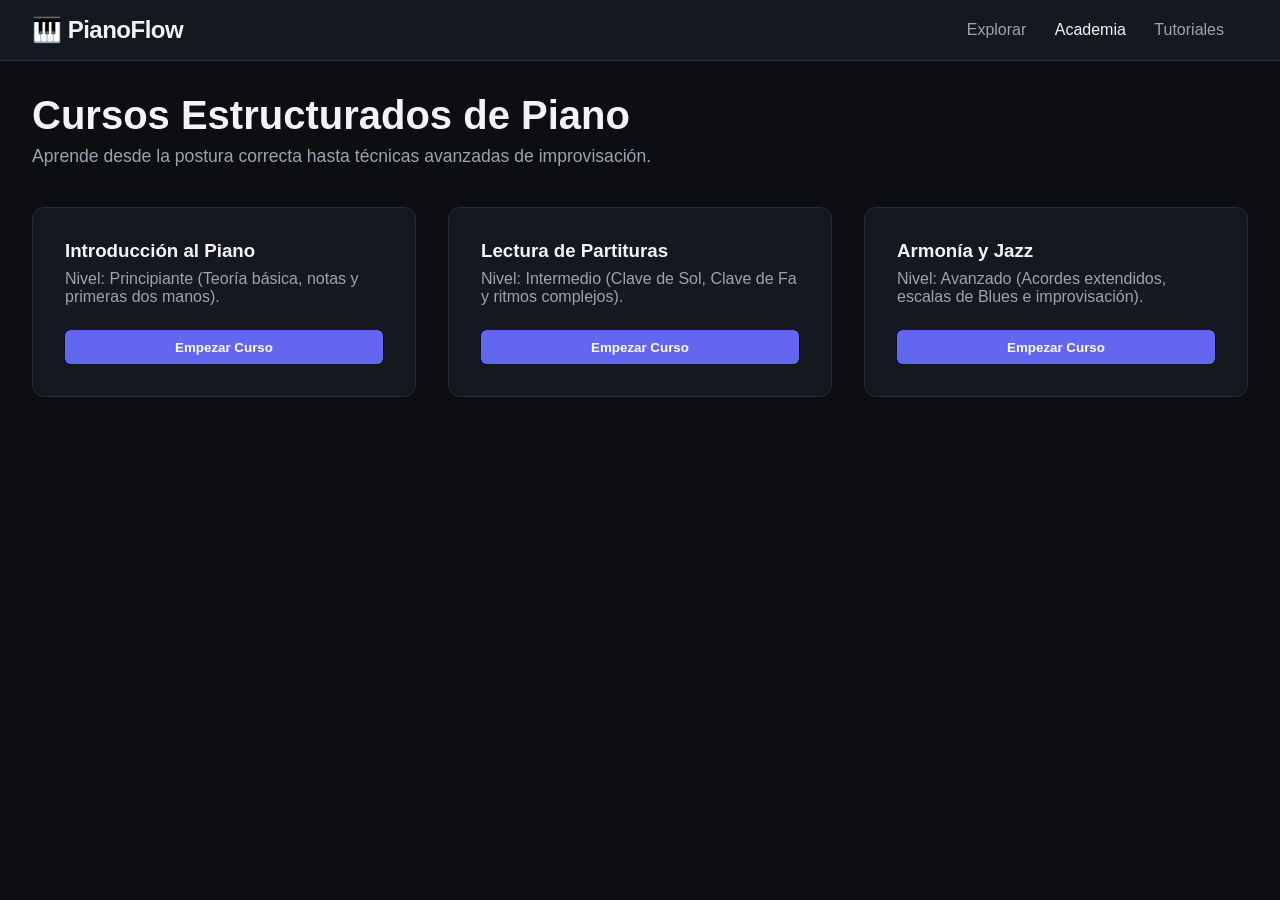
==== academia.html @ f84037a0 "Academia de Piano NOCTURNA - Versión 1.0 Implementación inicial de NOCTURNA, academia interactiva de" ====
<!DOCTYPE html>
<html lang="es">
<head>
    <meta charset="UTF-8">
    <meta name="viewport" content="width=device-width, initial-scale=1.0">
    <title>Academia de Aprendizaje - PianoFlow</title>
    <link rel="stylesheet" href="styles.css">
</head>
<body>
    <header class="main-header">
        <div class="logo">🎹 PianoFlow</div>
        <nav class="nav-links">
            <a href="index.html">Explorar</a>
            <a href="academia.html" class="active">Academia</a>
            <a href="tutoriales.html">Tutoriales</a>
        </nav>
    </header>

    <main class="dashboard">
        <section class="welcome-banner">
            <h1>Cursos Estructurados de Piano</h1>
            <p>Aprende desde la postura correcta hasta técnicas avanzadas de improvisación.</p>
        </section>

        <div class="academy-grid">
            <div class="academy-card">
                <h3>Introducción al Piano</h3>
                <p>Nivel: Principiante (Teoría básica, notas y primeras dos manos).</p>
                <button class="btn-primary">Empezar Curso</button>
            </div>
            <div class="academy-card">
                <h3>Lectura de Partituras</h3>
                <p>Nivel: Intermedio (Clave de Sol, Clave de Fa y ritmos complejos).</p>
                <button class="btn-primary">Empezar Curso</button>
            </div>
            <div class="academy-card">
                <h3>Armonía y Jazz</h3>
                <p>Nivel: Avanzado (Acordes extendidos, escalas de Blues e improvisación).</p>
                <button class="btn-primary">Empezar Curso</button>
            </div>
        </div>
    </main>
</body>
</html>
---- styles.css ----
/* Paleta de Colores de Nivel Premium - Modo Oscuro */
:root {
    --bg-main: #0d0e12;
    --bg-surface: #161820;
    --bg-surface-hover: #1f222e;
    --accent: #6366f1;
    --accent-glow: rgba(99, 102, 241, 0.4);
    --text-main: #f3f4f6;
    --text-muted: #9ca3af;
    --easy: #10b981;
    --medium: #f59e0b;
    --hard: #ef4444;
}

* {
    box-sizing: border-box;
    margin: 0;
    padding: 0;
}

body {
    background-color: var(--bg-main);
    color: var(--text-main);
    font-family: -apple-system, BlinkMacSystemFont, "Segoe UI", Roboto, Helvetica, Arial, sans-serif;
    overflow-x: hidden;
}

/* Header General */
.main-header {
    display: flex;
    justify-content: space-between;
    align-items: center;
    background-color: var(--bg-surface);
    padding: 1rem 2rem;
    border-bottom: 1px solid #272a37;
}

.logo {
    font-size: 1.5rem;
    font-weight: bold;
    letter-spacing: -0.5px;
}

.nav-links a {
    color: var(--text-muted);
    text-decoration: none;
    margin-right: 1.5rem;
    font-weight: 500;
    transition: color 0.3s;
}

.nav-links a:hover, .nav-links a.active {
    color: var(--text-main);
}

/* Indicadores de Hardware */
.status-badge {
    padding: 0.3rem 0.7rem;
    border-radius: 20px;
    font-size: 0.8rem;
    font-weight: bold;
    margin-left: 0.5rem;
}
.status-badge.disconnected {
    background-color: #272a37;
    color: var(--text-muted);
}
.status-badge.connected {
    background-color: var(--easy);
    color: #fff;
    box-shadow: 0 0 10px var(--easy);
}

/* Dashboard Layout */
.dashboard {
    padding: 2rem;
    max-width: 1400px;
    margin: 0 auto;
}

.welcome-banner {
    margin-bottom: 2.5rem;
}
.welcome-banner h1 {
    font-size: 2.5rem;
    margin-bottom: 0.5rem;
}
.welcome-banner p {
    color: var(--text-muted);
    font-size: 1.1rem;
}

/* Filtros de Categorías */
.category-tabs {
    display: flex;
    gap: 0.75rem;
    margin-bottom: 2rem;
    overflow-x: auto;
    padding-bottom: 0.5rem;
}

.category-btn {
    background-color: var(--bg-surface);
    color: var(--text-muted);
    border: 1px solid #272a37;
    padding: 0.6rem 1.2rem;
    border-radius: 8px;
    cursor: pointer;
    font-weight: 500;
    white-space: nowrap;
    transition: all 0.2s;
}

.category-btn:hover, .category-btn.active {
    background-color: var(--accent);
    color: #fff;
    border-color: var(--accent);
    box-shadow: 0 4px 12px var(--accent-glow);
}

/* Grid de Canciones */
.songs-grid {
    display: grid;
    grid-template-columns: repeat(auto-fill, minmax(280px, 1fr));
    gap: 1.5rem;
}

.song-card {
    background-color: var(--bg-surface);
    border: 1px solid #272a37;
    border-radius: 12px;
    padding: 1.25rem;
    display: flex;
    flex-direction: column;
    justify-content: space-between;
    transition: transform 0.3s, border-color 0.3s;
}

.song-card:hover {
    transform: translateY(-4px);
    border-color: var(--accent);
}

.song-info h3 {
    font-size: 1.2rem;
    margin-bottom: 0.25rem;
}

.song-info p {
    color: var(--text-muted);
    font-size: 0.9rem;
    margin-bottom: 1rem;
}

.difficulty-badge {
    display: inline-block;
    font-size: 0.75rem;
    font-weight: bold;
    padding: 0.2rem 0.5rem;
    border-radius: 4px;
    margin-bottom: 1rem;
    text-transform: uppercase;
}
.difficulty-badge.principiante { background: rgba(16, 185, 129, 0.15); color: var(--easy); }
.difficulty-badge.intermedio { background: rgba(245, 158, 11, 0.15); color: var(--medium); }
.difficulty-badge.avanzado { background: rgba(239, 68, 68, 0.15); color: var(--hard); }

.btn-primary {
    background-color: var(--accent);
    color: #fff;
    border: none;
    padding: 0.6rem;
    border-radius: 6px;
    font-weight: bold;
    cursor: pointer;
    transition: background 0.2s;
    width: 100%;
}

.btn-primary:hover {
    background-color: #4f46e5;
}

/* Sala de Ensayo (Estudio MIDI) */
.studio-body {
    display: flex;
    flex-direction: column;
    height: 100vh;
    overflow: hidden;
}

.studio-header {
    display: flex;
    justify-content: space-between;
    align-items: center;
    background-color: var(--bg-surface);
    padding: 0.75rem 2rem;
    border-bottom: 1px solid #272a37;
}

.btn-back {
    background: none;
    border: 1px solid #272a37;
    color: var(--text-main);
    padding: 0.5rem 1rem;
    border-radius: 6px;
    cursor: pointer;
}

.studio-controls {
    display: flex;
    align-items: center;
    gap: 2rem;
}

.control-group {
    display: flex;
    flex-direction: column;
    font-size: 0.85rem;
}

.btn-toggle {
    background-color: #272a37;
    color: var(--text-muted);
    border: none;
    padding: 0.5rem 1rem;
    border-radius: 6px;
    cursor: pointer;
    font-weight: bold;
}
.btn-toggle.active {
    background-color: var(--accent);
    color: #fff;
}

.studio-container {
    flex: 1;
    display: flex;
    flex-direction: column;
    background-color: #050608;
    position: relative;
}

.visualizer-wrapper {
    flex: 1;
    position: relative;
    width: 100%;
}

#flowkey-canvas {
    width: 100%;
    height: 100%;
    display: block;
}

.notes-cursor {
    position: absolute;
    left: 20%;
    top: 0;
    bottom: 0;
    width: 3px;
    background-color: #38bdf8;
    box-shadow: 0 0 10px #38bdf8;
    z-index: 5;
}

/* Teclado Virtual Inferior */
.piano-keyboard-container {
    height: 140px;
    background-color: #111;
    border-top: 4px solid #222;
    position: relative;
}

.piano-keyboard {
    display: flex;
    height: 100%;
    width: 100%;
    padding: 0 20px;
}

.piano-key {
    flex: 1;
    height: 100%;
    background-color: #fff;
    border: 1px solid #ccc;
    border-radius: 0 0 4px 4px;
    cursor: pointer;
    position: relative;
}

.piano-key.active-key {
    background-color: #38bdf8 !important;
}

/* Academia Extra Layout */
.academy-grid {
    display: grid;
    grid-template-columns: repeat(auto-fit, minmax(300px, 1fr));
    gap: 2rem;
    margin-top: 1rem;
}
.academy-card {
    background: var(--bg-surface);
    border: 1px solid #272a37;
    border-radius: 12px;
    padding: 2rem;
}
.academy-card h3 { margin-bottom: 0.5rem; }
.academy-card p { color: var(--text-muted); margin-bottom: 1.5rem; }
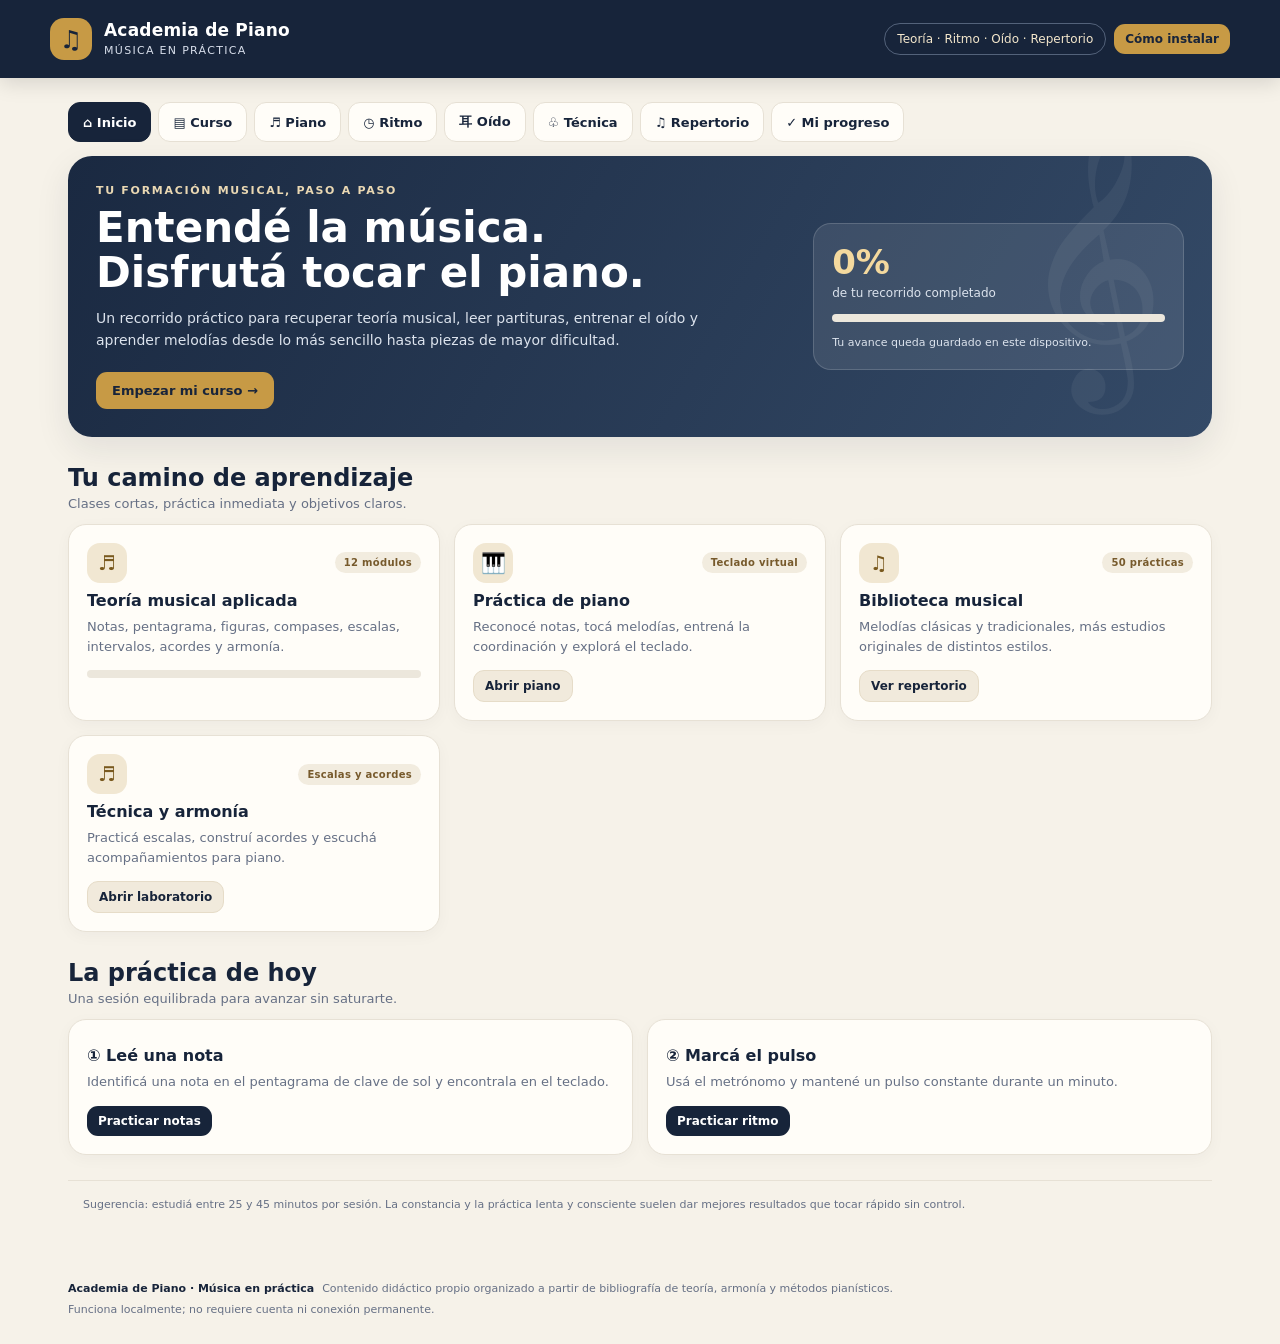
==== commit 8af24c45: "Actualiza reproductor interactivo NOCTURNA Implementación de mejoras en la academia de piano NOCTURN" ====
--- a/academia.html
+++ b/academia.html
@@ -1,44 +1,411 @@
-<!DOCTYPE html>
+<!doctype html>
 <html lang="es">
 <head>
-    <meta charset="UTF-8">
-    <meta name="viewport" content="width=device-width, initial-scale=1.0">
-    <title>Academia de Aprendizaje - PianoFlow</title>
-    <link rel="stylesheet" href="styles.css">
+<meta charset="utf-8">
+<meta name="viewport" content="width=device-width,initial-scale=1,viewport-fit=cover">
+<meta name="theme-color" content="#17243a">
+<meta name="apple-mobile-web-app-capable" content="yes">
+<meta name="apple-mobile-web-app-status-bar-style" content="black-translucent">
+<meta name="apple-mobile-web-app-title" content="Academia Piano">
+<link rel="icon" href="icon.svg" type="image/svg+xml">
+<link rel="apple-touch-icon" href="icon-192.png">
+<meta name="description" content="Curso interactivo de teoría musical y piano: lectura, ritmo, oído, teclado y repertorio progresivo.">
+<link rel="manifest" href="manifest.webmanifest">
+<title>Academia de Piano | Música en práctica</title>
+<meta name="application-name" content="Academia de Piano">
+<style>
+:root{--navy:#17243a;--navy2:#243650;--cream:#f6f2e9;--paper:#fffdf8;--gold:#c79a45;--gold2:#ead8b3;--ink:#202a38;--muted:#667085;--line:#e7e1d5;--green:#27785d;--red:#b94b4b;--blue:#4776a8;--shadow:0 12px 35px rgba(23,36,58,.09)}
+*{box-sizing:border-box}html{scroll-behavior:smooth}body{margin:0;background:var(--cream);color:var(--ink);font-family:Inter,ui-sans-serif,system-ui,-apple-system,BlinkMacSystemFont,"Segoe UI",sans-serif}
+button,input,select{font:inherit}button{cursor:pointer}
+.topbar{background:var(--navy);color:#fff;padding:18px max(18px,calc((100vw - 1180px)/2));display:flex;align-items:center;justify-content:space-between;gap:16px;position:sticky;top:0;z-index:20;box-shadow:0 5px 20px rgba(0,0,0,.13)}
+.brand{display:flex;align-items:center;gap:12px}.brand-mark{width:42px;height:42px;border-radius:14px;background:var(--gold);display:grid;place-items:center;color:var(--navy);font-size:25px;font-weight:900}.brand h1{font-size:17px;line-height:1.1;margin:0;letter-spacing:.2px}.brand small{display:block;color:#d8dfeb;font-size:11px;margin-top:4px;letter-spacing:1.3px;text-transform:uppercase}
+.top-actions{display:flex;align-items:center;gap:8px}.top-pill{border:1px solid #53627a;color:#f4e7cc;border-radius:99px;padding:8px 12px;font-size:12px}
+.shell{max-width:1180px;margin:auto;padding:20px 18px 54px}
+.nav{display:flex;gap:7px;overflow:auto;padding:4px 0 14px;scrollbar-width:thin}.nav button{white-space:nowrap;border:1px solid var(--line);background:var(--paper);color:var(--navy);border-radius:12px;padding:10px 14px;font-size:13px;font-weight:700}.nav button.active{background:var(--navy);color:#fff;border-color:var(--navy)}
+.view{display:none}.view.active{display:block}
+.hero{background:linear-gradient(120deg,#1a2941,#344a67);color:#fff;border-radius:24px;padding:28px;display:grid;grid-template-columns:1.5fr .8fr;gap:22px;align-items:center;box-shadow:var(--shadow);overflow:hidden;position:relative}
+.hero:after{content:"𝄞";position:absolute;right:4%;top:-42px;font-family:serif;font-size:250px;color:rgba(255,255,255,.055);pointer-events:none}
+.eyebrow{font-size:11px;letter-spacing:1.7px;text-transform:uppercase;color:var(--gold2);font-weight:800}.hero h2{font-size:clamp(27px,4vw,42px);line-height:1.06;margin:9px 0 12px;max-width:650px}.hero p{color:#dce3ed;max-width:620px;line-height:1.6;margin:0 0 20px;font-size:14px}.hero-stat{background:rgba(255,255,255,.09);border:1px solid rgba(255,255,255,.16);padding:18px;border-radius:18px;position:relative;z-index:1}.hero-stat strong{display:block;font-size:34px;color:#f4d99e}.hero-stat span{font-size:12px;color:#dce3ed}
+.btn{border:0;border-radius:11px;padding:11px 16px;font-weight:800;font-size:13px;transition:.15s}.btn:active{transform:scale(.98)}.btn-primary{background:var(--gold);color:#18243a}.btn-dark{background:var(--navy);color:#fff}.btn-light{background:#f1eadc;color:var(--navy);border:1px solid #e6dcc8}.btn-outline{background:transparent;border:1px solid var(--line);color:var(--navy)}.btn-small{padding:8px 11px;font-size:12px}.btn:disabled{opacity:.45;cursor:not-allowed}
+.section-head{display:flex;justify-content:space-between;align-items:end;gap:12px;margin:27px 0 13px}.section-head h2,.section-head h3{margin:0;color:var(--navy)}.section-head p{margin:4px 0 0;color:var(--muted);font-size:13px}
+.grid{display:grid;grid-template-columns:repeat(3,1fr);gap:14px}.grid.two{grid-template-columns:repeat(2,1fr)}.card{background:var(--paper);border:1px solid var(--line);border-radius:18px;padding:18px;box-shadow:0 4px 16px rgba(23,36,58,.035)}.card h3{margin:8px 0 7px;color:var(--navy);font-size:16px}.card p{margin:0;color:var(--muted);font-size:13px;line-height:1.55}.card-icon{width:40px;height:40px;border-radius:13px;background:#f1e7d2;color:#79591e;display:grid;place-items:center;font-size:20px}.card-top{display:flex;justify-content:space-between;align-items:center;gap:8px}.tag{display:inline-block;border-radius:99px;background:#f2ecdf;color:#775a2c;padding:5px 9px;font-size:10px;font-weight:800;letter-spacing:.3px}.progress-track{height:8px;border-radius:99px;background:#ece7dc;overflow:hidden;margin-top:13px}.progress-fill{height:100%;background:var(--green);border-radius:99px;width:0;transition:width .3s}
+.lesson-list{display:grid;gap:10px}.lesson-row{display:grid;grid-template-columns:44px 1fr auto;align-items:center;gap:12px;background:var(--paper);border:1px solid var(--line);border-radius:15px;padding:14px}.lesson-num{width:38px;height:38px;border-radius:12px;background:#edf0f4;color:var(--navy);display:grid;place-items:center;font-weight:900}.lesson-row.done .lesson-num{background:#dceee5;color:var(--green)}.lesson-row h3{font-size:14px;margin:0 0 4px;color:var(--navy)}.lesson-row p{font-size:12px;color:var(--muted);margin:0}
+.lesson-body{background:var(--paper);border:1px solid var(--line);border-radius:20px;padding:22px;margin-top:14px}.lesson-body h2{margin:7px 0;color:var(--navy)}.lesson-body p,.lesson-body li{line-height:1.65;color:#465264;font-size:14px}.lesson-body ul{padding-left:21px}.example{background:#f6f1e6;border-left:4px solid var(--gold);padding:12px 14px;border-radius:8px;margin:14px 0;color:#4d4639;font-size:13px;line-height:1.6}.quiz{background:#f5f7fa;border:1px solid #e1e7ef;border-radius:16px;padding:17px;margin-top:20px}.quiz h3{margin:0 0 10px;color:var(--navy)}.choices{display:flex;flex-wrap:wrap;gap:8px;margin:12px 0}.choice{background:#fff;border:1px solid #d7dfe8;color:var(--navy);border-radius:10px;padding:9px 13px;font-weight:700;font-size:13px}.choice.correct{border-color:var(--green);background:#e4f2eb;color:#1d654d}.choice.wrong{border-color:var(--red);background:#fae9e7;color:#983e3e}.feedback{font-size:13px;font-weight:700;min-height:20px;margin-top:8px}
+.panel-title{display:flex;align-items:center;justify-content:space-between;gap:10px;margin-bottom:12px}.panel-title h2{margin:0;color:var(--navy);font-size:22px}.muted{color:var(--muted);font-size:13px;line-height:1.55}
+.piano-wrap{background:var(--navy);border-radius:20px;padding:16px;overflow:hidden}.piano-head{display:flex;justify-content:space-between;gap:10px;align-items:center;color:#fff;margin-bottom:12px}.piano-head small{color:#c8d2e0}.keyboard{height:210px;position:relative;display:flex;background:#111b2a;border-radius:8px;overflow:hidden;touch-action:manipulation;user-select:none}.key-white{height:100%;flex:1;background:linear-gradient(180deg,#fff 0%,#f3f1eb 100%);border:1px solid #c8c8c5;border-radius:0 0 6px 6px;position:relative;z-index:1;color:#536070;display:flex;align-items:flex-end;justify-content:center;padding-bottom:9px;font-size:10px;font-weight:700;min-width:0}.key-white:active,.key-white.pressed{background:#e8d8b5}.key-black{position:absolute;top:0;height:62%;width:4.2%;background:linear-gradient(90deg,#141414,#3a3a3a 45%,#101010);border:1px solid #090909;border-radius:0 0 5px 5px;z-index:3;color:#fff;display:flex;align-items:flex-end;justify-content:center;padding-bottom:6px;font-size:8px;box-shadow:2px 3px 4px rgba(0,0,0,.35)}.key-black:active,.key-black.pressed{background:#775a2c}
+.key-label-hidden .key-white span,.key-label-hidden .key-black span{display:none}
+.piano-tools{display:flex;flex-wrap:wrap;gap:8px;margin:12px 0}.status-box{background:#f5f1e8;border:1px solid #e8dfce;border-radius:13px;padding:12px 14px;font-size:13px;color:#4e4b43;min-height:44px}
+.staff-box{background:#fff;border:1px solid var(--line);border-radius:15px;padding:12px;max-width:520px}.staff-box svg{width:100%;height:auto;display:block}
+.controls{display:flex;gap:10px;flex-wrap:wrap;align-items:center}.controls label{font-size:12px;color:var(--muted);font-weight:700}.controls input[type=range]{accent-color:var(--gold);width:170px}
+.metronome-display{background:var(--navy);color:#fff;border-radius:18px;padding:20px;text-align:center}.metronome-display strong{font-size:46px;display:block;color:#f1d69f}.beat-dot{display:inline-block;width:12px;height:12px;border-radius:50%;background:#64748b;margin:12px 4px}.beat-dot.on{background:var(--gold);box-shadow:0 0 0 7px rgba(199,154,69,.18)}
+.note-values{display:grid;grid-template-columns:repeat(5,1fr);gap:8px}.note-value{background:#fff;border:1px solid var(--line);border-radius:12px;padding:12px 5px;text-align:center}.note-value b{font-size:23px;color:var(--navy);display:block}.note-value span{font-size:11px;color:var(--muted)}
+.song-grid{display:grid;grid-template-columns:repeat(3,1fr);gap:12px}.song-card{background:var(--paper);border:1px solid var(--line);border-radius:16px;padding:14px;display:flex;flex-direction:column;gap:8px}.song-card h3{margin:0;font-size:14px;color:var(--navy)}.song-card p{margin:0;font-size:11px;color:var(--muted)}.song-card .btn{margin-top:auto}
+.filter-row{display:flex;gap:7px;overflow:auto;padding:2px 0 12px}.filter-row button{white-space:nowrap;border:1px solid var(--line);background:var(--paper);border-radius:99px;padding:8px 12px;color:var(--navy);font-size:12px;font-weight:700}.filter-row button.active{background:var(--navy);color:#fff}
+.song-detail{margin-top:15px}.note-strip{display:flex;flex-wrap:wrap;gap:5px;margin:12px 0}.note-chip{background:#edf0f4;color:var(--navy);padding:6px 8px;border-radius:7px;font-size:11px;font-weight:800}.note-chip.current{background:#f4e3bd;outline:2px solid var(--gold)}
+.footer-note{margin-top:25px;padding:15px;border-top:1px solid var(--line);font-size:11px;color:var(--muted);line-height:1.6}
+.empty{padding:25px;text-align:center;color:var(--muted)}
+@media(max-width:820px){.grid{grid-template-columns:repeat(2,1fr)}.song-grid{grid-template-columns:repeat(2,1fr)}.hero{grid-template-columns:1fr}.hero-stat{max-width:260px}.hero:after{right:-20px;top:100px;font-size:180px}}
+@media(max-width:540px){.shell{padding:14px 12px 40px}.topbar{padding:13px 14px}.top-pill{display:none}.brand h1{font-size:15px}.brand-mark{width:38px;height:38px}.nav button{padding:9px 11px}.hero{padding:21px;border-radius:18px}.hero h2{font-size:29px}.grid,.grid.two,.song-grid{grid-template-columns:1fr}.lesson-row{grid-template-columns:38px 1fr}.lesson-row .btn{grid-column:2;justify-self:start}.keyboard{height:175px}.key-white{font-size:8px;padding-bottom:7px}.key-black{font-size:7px}.note-values{grid-template-columns:repeat(5,1fr)}.note-value{padding:9px 2px}.note-value b{font-size:19px}.section-head{align-items:start;flex-direction:column}}
+
+/* Academia Piano Pro: refinamientos de accesibilidad y laboratorios */
+:focus-visible{outline:3px solid #d6a84e;outline-offset:3px}
+select,input[type=search]{border:1px solid #d8d2c7;border-radius:10px;background:#fffdf8;color:var(--navy);padding:9px 11px;min-height:40px}
+.field-inline{display:flex;align-items:center;gap:8px;color:var(--muted);font-size:12px;font-weight:700}
+.field-inline select{padding:7px 9px;min-height:36px}
+.search-row{display:flex;align-items:center;gap:12px;margin:6px 0 12px}
+.search-row label{font-size:12px;font-weight:800;color:var(--navy);white-space:nowrap}
+.search-row input{width:min(100%,420px)}
+.scale-result{background:#f5f1e8;border:1px solid #e8dfce;border-radius:13px;padding:14px;margin:14px 0;min-height:66px;color:#3f4856}
+.scale-result strong{display:block;color:var(--navy);margin-bottom:6px}
+.scale-notes{display:flex;flex-wrap:wrap;gap:6px}
+.scale-notes span{background:#fff;border:1px solid #e4dccd;border-radius:8px;padding:6px 8px;font-weight:800;font-size:12px;color:var(--navy)}
+.app-footer{max-width:1180px;margin:0 auto;padding:0 18px 28px;color:var(--muted);font-size:11px;display:flex;gap:8px;flex-wrap:wrap;align-items:center}
+.app-footer strong{color:var(--navy)}
+button:disabled{cursor:not-allowed;opacity:.55}
+@media(max-width:540px){.search-row{align-items:stretch;flex-direction:column;gap:6px}.search-row input{width:100%}.field-inline{font-size:11px}.field-inline select{max-width:150px}.app-footer{padding:0 12px 24px}}
+
+</style>
 </head>
 <body>
-    <header class="main-header">
-        <div class="logo">🎹 PianoFlow</div>
-        <nav class="nav-links">
-            <a href="index.html">Explorar</a>
-            <a href="academia.html" class="active">Academia</a>
-            <a href="tutoriales.html">Tutoriales</a>
-        </nav>
-    </header>
-
-    <main class="dashboard">
-        <section class="welcome-banner">
-            <h1>Cursos Estructurados de Piano</h1>
-            <p>Aprende desde la postura correcta hasta técnicas avanzadas de improvisación.</p>
-        </section>
-
-        <div class="academy-grid">
-            <div class="academy-card">
-                <h3>Introducción al Piano</h3>
-                <p>Nivel: Principiante (Teoría básica, notas y primeras dos manos).</p>
-                <button class="btn-primary">Empezar Curso</button>
-            </div>
-            <div class="academy-card">
-                <h3>Lectura de Partituras</h3>
-                <p>Nivel: Intermedio (Clave de Sol, Clave de Fa y ritmos complejos).</p>
-                <button class="btn-primary">Empezar Curso</button>
-            </div>
-            <div class="academy-card">
-                <h3>Armonía y Jazz</h3>
-                <p>Nivel: Avanzado (Acordes extendidos, escalas de Blues e improvisación).</p>
-                <button class="btn-primary">Empezar Curso</button>
-            </div>
+<header class="topbar">
+  <div class="brand"><div class="brand-mark">♫</div><div><h1>Academia de Piano</h1><small>Música en práctica</small></div></div>
+  <div class="top-actions"><span class="top-pill">Teoría · Ritmo · Oído · Repertorio</span><button class="btn btn-primary btn-small" id="installHint">Cómo instalar</button></div>
+</header>
+<main class="shell">
+  <nav class="nav" aria-label="Secciones">
+    <button data-view="home" class="active">⌂ Inicio</button>
+    <button data-view="course">▤ Curso</button>
+    <button data-view="piano">♬ Piano</button>
+    <button data-view="rhythm">◷ Ritmo</button>
+    <button data-view="ear">耳 Oído</button>
+    <button data-view="tech">♧ Técnica</button>
+    <button data-view="library">♫ Repertorio</button>
+    <button data-view="progress">✓ Mi progreso</button>
+  </nav>
+
+  <section id="home" class="view active">
+    <div class="hero">
+      <div><div class="eyebrow">Tu formación musical, paso a paso</div><h2>Entendé la música.<br>Disfrutá tocar el piano.</h2><p>Un recorrido práctico para recuperar teoría musical, leer partituras, entrenar el oído y aprender melodías desde lo más sencillo hasta piezas de mayor dificultad.</p><button class="btn btn-primary" onclick="go('course')">Empezar mi curso →</button></div>
+      <div class="hero-stat"><strong id="homePercent">0%</strong><span>de tu recorrido completado</span><div class="progress-track"><div id="homeProgress" class="progress-fill"></div></div><p style="font-size:11px;color:#dce3ed;margin:12px 0 0">Tu avance queda guardado en este dispositivo.</p></div>
+    </div>
+    <div class="section-head"><div><h2>Tu camino de aprendizaje</h2><p>Clases cortas, práctica inmediata y objetivos claros.</p></div></div>
+    <div class="grid">
+      <article class="card"><div class="card-top"><div class="card-icon">♬</div><span class="tag">12 módulos</span></div><h3>Teoría musical aplicada</h3><p>Notas, pentagrama, figuras, compases, escalas, intervalos, acordes y armonía.</p><div class="progress-track"><div class="progress-fill" id="courseProgress"></div></div></article>
+      <article class="card"><div class="card-top"><div class="card-icon">🎹</div><span class="tag">Teclado virtual</span></div><h3>Práctica de piano</h3><p>Reconocé notas, tocá melodías, entrená la coordinación y explorá el teclado.</p><button class="btn btn-light btn-small" style="margin-top:13px" onclick="go('piano')">Abrir piano</button></article>
+      <article class="card"><div class="card-top"><div class="card-icon">♫</div><span class="tag">50 prácticas</span></div><h3>Biblioteca musical</h3><p>Melodías clásicas y tradicionales, más estudios originales de distintos estilos.</p><button class="btn btn-light btn-small" style="margin-top:13px" onclick="go('library')">Ver repertorio</button></article>
+      <article class="card"><div class="card-top"><div class="card-icon">♬</div><span class="tag">Escalas y acordes</span></div><h3>Técnica y armonía</h3><p>Practicá escalas, construí acordes y escuchá acompañamientos para piano.</p><button class="btn btn-light btn-small" style="margin-top:13px" onclick="go('tech')">Abrir laboratorio</button></article>
+    </div>
+    <div class="section-head"><div><h2>La práctica de hoy</h2><p>Una sesión equilibrada para avanzar sin saturarte.</p></div></div>
+    <div class="grid two">
+      <article class="card"><h3>① Leé una nota</h3><p>Identificá una nota en el pentagrama de clave de sol y encontrala en el teclado.</p><button class="btn btn-dark btn-small" style="margin-top:13px" onclick="go('piano')">Practicar notas</button></article>
+      <article class="card"><h3>② Marcá el pulso</h3><p>Usá el metrónomo y mantené un pulso constante durante un minuto.</p><button class="btn btn-dark btn-small" style="margin-top:13px" onclick="go('rhythm')">Practicar ritmo</button></article>
+    </div>
+    <div class="footer-note">Sugerencia: estudiá entre 25 y 45 minutos por sesión. La constancia y la práctica lenta y consciente suelen dar mejores resultados que tocar rápido sin control.</div>
+  </section>
+
+  <section id="course" class="view">
+    <div class="section-head"><div><h2>Curso de teoría musical y piano</h2><p>12 módulos progresivos. Cada clase incluye explicación, ejemplo y una actividad.</p></div><span class="tag" id="lessonCount">0 / 12 completados</span></div>
+    <div class="lesson-list" id="lessonList"></div>
+    <div id="lessonDetail"></div>
+  </section>
+
+  <section id="piano" class="view">
+    <div class="panel-title"><div><h2>Laboratorio de piano</h2><div class="muted">Explorá el teclado, reconocé notas y practicá melodías.</div></div><span class="tag">C4–B5</span></div>
+    <div class="piano-tools">
+      <button class="btn btn-dark btn-small" id="modeFree">Explorar teclado</button>
+      <button class="btn btn-light btn-small" id="modeFind">Encontrar una nota</button>
+      <button class="btn btn-light btn-small" id="toggleLabels">Ocultar nombres</button>
+    </div>
+    <div class="card" style="margin-bottom:14px">
+      <div class="panel-title"><h3 style="margin:0">Desafío de lectura</h3><label class="field-inline">Clave <select id="clefSelect" aria-label="Elegir clave"><option value="treble">Sol · mano derecha</option><option value="bass">Fa · mano izquierda</option></select></label></div>
+      <p class="muted">Mirá la posición de la nota en el pentagrama. Después encontrala en el teclado. Cambiá entre clave de Sol y clave de Fa para entrenar ambas manos.</p>
+      <div class="staff-box" id="staffQuiz"></div>
+      <div class="controls" style="margin-top:12px"><button class="btn btn-primary btn-small" id="newStaffNote">Activar / nueva nota</button><span class="muted" id="staffPrompt">Tocá “Nueva nota” para activar el desafío de lectura.</span></div>
+    </div>
+    <div class="piano-wrap">
+      <div class="piano-head"><div><strong>Teclado virtual</strong><br><small>Presioná las teclas para escuchar su sonido.</small></div><small id="pianoOctaves">Dos octavas</small></div>
+      <div id="keyboard" class="keyboard"></div>
+      <div class="piano-tools"><button class="btn btn-primary btn-small" id="playScale">Escuchar escala de Do</button><button class="btn btn-light btn-small" id="resetPiano">Reiniciar práctica</button></div>
+    </div>
+    <div class="status-box" id="pianoStatus" style="margin-top:13px">Modo libre: tocá cualquier tecla para escucharla.</div>
+    <div class="section-head"><div><h3>Recordatorio de notas</h3><p>Las teclas blancas siguen el orden Do–Re–Mi–Fa–Sol–La–Si.</p></div></div>
+    <div class="grid two">
+      <div class="card"><h3>Teclas blancas</h3><p><b>Do (C), Re (D), Mi (E), Fa (F), Sol (G), La (A), Si (B).</b> Después de Si vuelve a Do, una octava más arriba.</p></div>
+      <div class="card"><h3>Teclas negras</h3><p>Son alteraciones: sostenidos (♯) o bemoles (♭). Por ejemplo, Do♯ y Re♭ suenan igual en el piano moderno.</p></div>
+    </div>
+  </section>
+
+  <section id="rhythm" class="view">
+    <div class="panel-title"><div><h2>Laboratorio rítmico</h2><div class="muted">Pulso, duración de figuras, compases y metrónomo.</div></div><span class="tag">Práctica auditiva</span></div>
+    <div class="grid two">
+      <div class="metronome-display"><span class="eyebrow">Metrónomo</span><strong id="bpmValue">80</strong><span style="font-size:12px;color:#d8dfeb">pulsos por minuto</span><div><i class="beat-dot" id="beat1"></i><i class="beat-dot" id="beat2"></i><i class="beat-dot" id="beat3"></i><i class="beat-dot" id="beat4"></i></div><div class="controls" style="justify-content:center"><button class="btn btn-primary btn-small" id="metroStart">Iniciar</button><button class="btn btn-light btn-small" id="metroStop">Detener</button></div></div>
+      <div class="card"><h3>Ajustá la velocidad</h3><p class="muted">Empezá lento. Cuando puedas mantener el pulso sin adelantarte ni atrasarte, subí gradualmente.</p><div class="controls" style="margin-top:18px"><label for="bpm">BPM</label><input id="bpm" type="range" min="40" max="180" value="80"><b id="bpmRead">80</b></div><p class="muted" style="margin-top:12px">Referencia: 60 BPM = un pulso por segundo.</p></div>
+    </div>
+    <div class="section-head"><div><h3>Duración de las figuras en 4/4</h3><p>Tomamos la negra como unidad de pulso.</p></div></div>
+    <div class="note-values">
+      <div class="note-value"><b>𝅝</b><strong>Redonda</strong><span>4 tiempos</span></div>
+      <div class="note-value"><b>𝅗𝅥</b><strong>Blanca</strong><span>2 tiempos</span></div>
+      <div class="note-value"><b>♩</b><strong>Negra</strong><span>1 tiempo</span></div>
+      <div class="note-value"><b>♪</b><strong>Corchea</strong><span>½ tiempo</span></div>
+      <div class="note-value"><b>𝅘𝅥𝅯</b><strong>Semicorchea</strong><span>¼ tiempo</span></div>
+    </div>
+    <div class="quiz" style="margin-top:18px"><h3>Desafío: ¿cuánto dura esta figura?</h3><div id="rhythmQuestion" style="font-size:42px;color:var(--navy);margin:8px 0">♩</div><div class="choices" id="rhythmChoices"></div><div class="feedback" id="rhythmFeedback"></div><button class="btn btn-light btn-small" id="nextRhythm">Otra pregunta</button></div>
+    <div class="example"><b>Ejercicio práctico:</b> poné el metrónomo a 60 BPM. Aplaudí cuatro negras seguidas; después tocá dos blancas; finalmente alterná una blanca y dos negras. No aceleres para “alcanzar” el clic: buscá coincidir con él.</div>
+  </section>
+
+  <section id="ear" class="view">
+    <div class="panel-title"><div><h2>Entrenamiento auditivo</h2><div class="muted">Escuchá, compará y reconocé relaciones entre sonidos.</div></div><span class="tag">Oído musical</span></div>
+    <div class="grid two">
+      <div class="card"><div class="card-icon">♫</div><h3>Intervalos musicales</h3><p>Un intervalo es la distancia entre dos notas. Primero escuchá dos sonidos y después elegí qué distancia los separa.</p><button class="btn btn-dark btn-small" style="margin-top:13px" id="playInterval">Escuchar intervalo</button></div>
+      <div class="card"><div class="card-icon">👂</div><h3>Consejo para entrenar</h3><p>Escuchá varias veces. Cantá las dos notas si podés. No intentes adivinar por velocidad: compará la sensación sonora.</p></div>
+    </div>
+    <div class="quiz" style="margin-top:16px"><h3>¿Qué intervalo escuchaste?</h3><p class="muted">Se reproducen dos notas una después de la otra.</p><div class="choices" id="intervalChoices"></div><div class="feedback" id="intervalFeedback"></div><button class="btn btn-light btn-small" id="newInterval">Nuevo intervalo</button></div>
+    <div class="section-head"><div><h3>Guía rápida de intervalos</h3><p>Distancias expresadas en semitonos.</p></div></div>
+    <div class="grid">
+      <div class="card"><h3>2 semitonos</h3><p>Segunda mayor. Ejemplo: Do–Re.</p></div>
+      <div class="card"><h3>3 semitonos</h3><p>Tercera menor. Ejemplo: Do–Mi♭.</p></div>
+      <div class="card"><h3>4 semitonos</h3><p>Tercera mayor. Ejemplo: Do–Mi.</p></div>
+      <div class="card"><h3>5 semitonos</h3><p>Cuarta justa. Ejemplo: Do–Fa.</p></div>
+      <div class="card"><h3>7 semitonos</h3><p>Quinta justa. Ejemplo: Do–Sol.</p></div>
+      <div class="card"><h3>12 semitonos</h3><p>Octava justa. Dos notas con el mismo nombre en registros distintos.</p></div>
+    </div>
+  </section>
+
+
+  <section id="tech" class="view">
+    <div class="panel-title"><div><h2>Laboratorio de técnica y armonía</h2><div class="muted">Escalas, acordes y acompañamientos para llevar la teoría al teclado.</div></div><span class="tag">Práctica aplicada</span></div>
+    <div class="grid two">
+      <article class="card">
+        <div class="card-icon">♬</div><h3>Constructor de escalas</h3>
+        <p>Elegí una tonalidad y escuchá su escala ascendente y descendente.</p>
+        <div class="controls" style="margin-top:14px">
+          <label for="scaleRoot">Tonalidad</label>
+          <select id="scaleRoot"><option value="0">Do</option><option value="1">Do♯ / Re♭</option><option value="2">Re</option><option value="3">Mi♭</option><option value="4">Mi</option><option value="5">Fa</option><option value="6">Fa♯ / Sol♭</option><option value="7">Sol</option><option value="8">La♭</option><option value="9">La</option><option value="10">Si♭</option><option value="11">Si</option></select>
+          <label for="scaleType">Tipo</label>
+          <select id="scaleType"><option value="major">Mayor</option><option value="minor">Menor natural</option><option value="harmonic">Menor armónica</option><option value="melodic">Menor melódica (ascendente)</option></select>
         </div>
-    </main>
+        <div id="scaleResult" class="scale-result" aria-live="polite"></div>
+        <div class="controls"><button class="btn btn-primary btn-small" id="playScaleLab">▶ Escuchar escala</button><button class="btn btn-light btn-small" id="showScaleNotes">Mostrar notas</button></div>
+        <p class="muted" style="margin-top:10px">Práctica sugerida: manos separadas, articulación pareja, metrónomo lento y aumento gradual del tempo. La digitación debe adaptarse a cada tonalidad.</p>
+      </article>
+      <article class="card">
+        <div class="card-icon">▦</div><h3>Constructor de acordes</h3>
+        <p>Formá acordes por intervalos y escuchá cómo cambia su carácter.</p>
+        <div class="controls" style="margin-top:14px">
+          <label for="chordRoot">Fundamental</label>
+          <select id="chordRoot"><option value="0">Do</option><option value="1">Do♯ / Re♭</option><option value="2">Re</option><option value="3">Mi♭</option><option value="4">Mi</option><option value="5">Fa</option><option value="6">Fa♯ / Sol♭</option><option value="7">Sol</option><option value="8">La♭</option><option value="9">La</option><option value="10">Si♭</option><option value="11">Si</option></select>
+          <label for="chordType">Calidad</label>
+          <select id="chordType"><option value="major">Mayor</option><option value="minor">Menor</option><option value="dim">Disminuido</option><option value="aug">Aumentado</option><option value="sus4">Sus4</option><option value="7">Séptima dominante</option></select>
+        </div>
+        <div id="chordResult" class="scale-result" aria-live="polite"></div>
+        <div class="controls"><button class="btn btn-primary btn-small" id="playChordLab">▶ Escuchar acorde</button><button class="btn btn-light btn-small" id="arpeggiateChord">Escuchar arpegio</button></div>
+        <p class="muted" style="margin-top:10px">Tocá primero cada nota por separado; después el acorde completo. Escuchá la diferencia entre mayor, menor y las demás calidades.</p>
+      </article>
+    </div>
+    <div class="section-head"><div><h3>Acompañamiento de mano izquierda</h3><p>Patrones sencillos para empezar a acompañar melodías.</p></div></div>
+    <div class="grid">
+      <article class="card"><span class="tag">3/4 · Vals</span><h3>Bajo – acorde – acorde</h3><p>Un bajo en el primer tiempo y el acorde en los tiempos dos y tres.</p><button class="btn btn-dark btn-small" style="margin-top:12px" onclick="playAccompaniment('waltz')">Escuchar patrón</button></article>
+      <article class="card"><span class="tag">4/4 · Pop</span><h3>Fundamental y quinta</h3><p>Alterná la fundamental y la quinta para sostener una canción.</p><button class="btn btn-dark btn-small" style="margin-top:12px" onclick="playAccompaniment('pop')">Escuchar patrón</button></article>
+      <article class="card"><span class="tag">4/4 · Arpegio</span><h3>Arpegio quebrado</h3><p>Tocá las notas del acorde una por una, con pulso constante.</p><button class="btn btn-dark btn-small" style="margin-top:12px" onclick="playAccompaniment('broken')">Escuchar patrón</button></article>
+      <article class="card"><span class="tag">4/4 · Balada / iglesia</span><h3>Progresión I–V–vi–IV</h3><p>Una secuencia habitual para practicar acompañamientos de canciones.</p><button class="btn btn-dark btn-small" style="margin-top:12px" onclick="playWorshipProgression()">Escuchar progresión</button></article>
+    </div>
+    <div class="example"><b>Rutina técnica inicial (12 minutos):</b> 2 minutos de movilidad relajada sin tensión; 4 minutos de escala lenta con manos separadas; 3 minutos de acordes en estado fundamental e inversiones; 3 minutos de acompañamiento con metrónomo. Si aparece dolor o tensión, frená y revisá postura y movimiento.</div>
+  </section>
+
+  <section id="library" class="view">
+    <div class="panel-title"><div><h2>Biblioteca de repertorio</h2><div class="muted">Melodías breves y estudios para tocar, escuchar y repetir.</div></div><span class="tag">50 melodías y estudios</span></div>
+    <div class="example">La biblioteca combina melodías tradicionales o de compositores clásicos de dominio público con estudios originales creados para esta aplicación. Son versiones didácticas breves, no ediciones completas de partituras.</div>
+    <div class="search-row"><label for="songSearch">Buscar repertorio</label><input id="songSearch" type="search" placeholder="Título, estilo o nivel…" autocomplete="off"></div>
+    <div class="filter-row" id="songFilters"></div>
+    <div class="song-grid" id="songGrid"></div>
+    <div id="songDetail" class="song-detail"></div>
+  </section>
+
+  <section id="progress" class="view">
+    <div class="panel-title"><div><h2>Mi progreso</h2><div class="muted">Revisá lo que ya practicaste y seguí avanzando.</div></div><span class="tag">Guardado local</span></div>
+    <div class="grid">
+      <div class="card"><div class="card-icon">▤</div><h3 id="progressLessons">0 / 12</h3><p>Módulos completados</p></div>
+      <div class="card"><div class="card-icon">♫</div><h3 id="progressSongs">0 / 50</h3><p>Piezas practicadas hasta el final</p></div>
+      <div class="card"><div class="card-icon">★</div><h3 id="progressScore">0</h3><p>Respuestas correctas registradas</p></div>
+    </div>
+    <div class="section-head"><div><h3>Tu recorrido</h3><p>Completá cada módulo y practicá distintas piezas.</p></div></div>
+    <div class="card"><div class="progress-track"><div class="progress-fill" id="allProgress"></div></div><p id="progressMessage" style="margin-top:12px">Todavía no hay módulos completados. ¡Empezá por la primera clase!</p></div>
+    <div class="controls" style="margin-top:16px"><button class="btn btn-outline btn-small" id="exportProgress">Exportar progreso</button><button class="btn btn-light btn-small" id="importProgress">Importar respaldo</button><input type="file" id="progressFile" accept="application/json,.json" hidden><button class="btn btn-outline btn-small" id="resetProgress">Reiniciar progreso</button></div><p class="muted">Podés guardar un respaldo JSON para trasladar tu avance a otro navegador o dispositivo. El progreso no se envía a ningún servidor.</p>
+  </section>
+</main>
+<footer class="app-footer"><strong>Academia de Piano · Música en práctica</strong><span>Contenido didáctico propio organizado a partir de bibliografía de teoría, armonía y métodos pianísticos.</span><span>Funciona localmente; no requiere cuenta ni conexión permanente.</span></footer>
+
+<script>
+const lessons = [
+{title:"El piano y el mapa de las notas",level:"Inicio",time:"15 min",summary:"Ubicá las notas, las octavas y los grupos de teclas.",body:"El teclado se organiza en grupos que se repiten. Las teclas blancas siguen el orden Do, Re, Mi, Fa, Sol, La y Si. Después de Si vuelve Do, pero en una octava más aguda. Las teclas negras representan alteraciones: sostenidos (♯) y bemoles (♭).",bullets:["Identificá los grupos de dos y tres teclas negras.","Encontrá todos los Do del teclado.","Recordá que una octava contiene 12 semitonos."],example:"En el sistema internacional, Do = C, Re = D, Mi = E, Fa = F, Sol = G, La = A y Si = B.",q:"¿Qué nota aparece inmediatamente después de Si?",opts:["La","Do","Re","Fa"],a:1,why:"Después de Si vuelve Do. El patrón de siete nombres naturales se repite."},
+{title:"El pentagrama y la clave de sol",level:"Inicio",time:"20 min",summary:"Aprendé a leer las notas en el pentagrama.",body:"El pentagrama tiene cinco líneas y cuatro espacios. La clave de sol indica que la segunda línea desde abajo representa Sol4. Desde allí se ordenan las demás notas, alternando líneas y espacios.",bullets:["Líneas de clave de sol, de abajo hacia arriba: Mi–Sol–Si–Re–Fa.","Espacios: Fa–La–Do–Mi.","Las notas más agudas o graves pueden necesitar líneas adicionales."],example:"Truco para las líneas: Mi, Sol, Si, Re, Fa. Para los espacios: Fa, La, Do, Mi.",q:"En clave de sol, ¿qué nota está en la segunda línea desde abajo?",opts:["Mi","Sol","Si","Re"],a:1,why:"La segunda línea desde abajo es Sol4; por eso la clave se llama clave de sol."},
+{title:"Figuras musicales y silencios",level:"Inicio",time:"20 min",summary:"Comprendé cuánto dura cada figura.",body:"Las figuras representan la duración de los sonidos. En un compás de 4/4, la redonda dura cuatro pulsos, la blanca dos, la negra uno, la corchea medio y la semicorchea un cuarto de pulso. Cada figura tiene un silencio equivalente.",bullets:["Redonda = 4 negras.","Blanca = 2 negras.","Negra = 2 corcheas.","Corchea = 2 semicorcheas."],example:"Una blanca más dos negras suma 2 + 1 + 1 = 4 tiempos: completa un compás de 4/4.",q:"¿Cuántas negras equivalen a una blanca?",opts:["Una","Dos","Tres","Cuatro"],a:1,why:"La blanca dura dos tiempos y la negra dura un tiempo."},
+{title:"Pulso, tempo y compás",level:"Inicio",time:"20 min",summary:"Sentí el pulso y entendé cómo se agrupa.",body:"El pulso es la referencia regular que sentimos al escuchar música. El tempo indica su velocidad y se mide en BPM. El compás organiza los pulsos en grupos. En 4/4 hay cuatro pulsos de negra por compás; en 3/4 hay tres.",bullets:["Practicá contar 1–2–3–4 de manera constante.","El número de arriba indica cuántas unidades se agrupan.","El número de abajo indica qué figura representa la unidad."],example:"En 3/4 podés contar un vals: UNO-dos-tres, UNO-dos-tres.",q:"¿Cuántos pulsos de negra tiene normalmente un compás de 3/4?",opts:["Dos","Tres","Cuatro","Seis"],a:1,why:"El 3/4 agrupa tres negras por compás."},
+{title:"Tonos, semitonos e intervalos",level:"Básico",time:"25 min",summary:"Medí la distancia entre dos notas.",body:"En el piano, un semitono es la distancia entre dos teclas consecutivas, blancas o negras. Un tono equivale a dos semitonos. Un intervalo es la distancia entre dos notas y se nombra por su número: segunda, tercera, cuarta, quinta, sexta, séptima u octava.",bullets:["Mi–Fa es un semitono.","Si–Do es un semitono.","Do–Re es un tono.","Do–Sol es una quinta justa."],example:"Tocá Do y después Re: hay dos semitonos de distancia. Tocá Mi y Fa: hay un semitono.",q:"¿Cuántos semitonos forman un tono?",opts:["Uno","Dos","Tres","Cuatro"],a:1,why:"Un tono equivale a dos semitonos."},
+{title:"Escala mayor y digitación",level:"Básico",time:"25 min",summary:"Construí Do mayor y empezá a coordinar los dedos.",body:"La escala mayor sigue el patrón de tonos y semitonos: T–T–S–T–T–T–S. Do mayor utiliza las notas Do, Re, Mi, Fa, Sol, La y Si, sin teclas negras. La digitación ayuda a que la mano se desplace con comodidad.",bullets:["Mano derecha en Do mayor: 1–2–3, paso del pulgar, 1–2–3–4–5.","Mano izquierda: 5–4–3–2–1, cruce, 3–2–1.","Practicá lento, con sonido parejo y muñeca relajada."],example:"Do–Re–Mi–Fa–Sol–La–Si–Do. Escuchá cómo la escala encuentra reposo al llegar al Do superior.",q:"¿Qué patrón de distancias tiene la escala mayor?",opts:["T–S–T–T–S–T–T","T–T–S–T–T–T–S","S–T–T–S–T–T–T","T–T–T–T–T–T–S"],a:1,why:"La escala mayor sigue tono, tono, semitono, tono, tono, tono, semitono."},
+{title:"Escalas menores",level:"Básico",time:"25 min",summary:"Conocé la sonoridad menor natural, armónica y melódica.",body:"La escala menor natural tiene el patrón T–S–T–T–S–T–T. La menor armónica eleva el séptimo grado; la menor melódica clásica eleva el sexto y el séptimo al subir, y suele volver a la forma natural al bajar.",bullets:["La menor natural: La–Si–Do–Re–Mi–Fa–Sol–La.","La menor armónica: se eleva Sol a Sol♯.","Escuchá la diferencia entre el séptimo grado natural y el sensible."],example:"Do mayor y La menor natural comparten las mismas notas, pero tienen distinto centro tonal.",q:"¿Qué grado se eleva en la escala menor armónica?",opts:["Segundo","Cuarto","Sexto","Séptimo"],a:3,why:"La menor armónica eleva el séptimo grado para crear una sensible que conduce a la tónica."},
+{title:"Armaduras y tonalidades",level:"Intermedio",time:"25 min",summary:"Entendé sostenidos, bemoles y tonalidades.",body:"La armadura aparece al comienzo del pentagrama y señala alteraciones que se mantienen durante la pieza, salvo indicación contraria. El orden de sostenidos es Fa–Do–Sol–Re–La–Mi–Si; el de bemoles es Si–Mi–La–Re–Sol–Do–Fa.",bullets:["Do mayor y La menor no tienen alteraciones en la armadura.","Sol mayor tiene un sostenido: Fa♯.","Fa mayor tiene un bemol: Si♭."],example:"Si encontrás un Fa♯ en la armadura, esa alteración se aplica a los Fa de cualquier octava, salvo que aparezca un becuadro.",q:"¿Qué alteración tiene Sol mayor en su armadura?",opts:["Si♭","Fa♯","Do♯","Ninguna"],a:1,why:"Sol mayor tiene un sostenido: Fa♯."},
+{title:"Triadas y acordes",level:"Intermedio",time:"30 min",summary:"Construí acordes mayores, menores y disminuidos.",body:"Una triada se forma superponiendo terceras: fundamental, tercera y quinta. La triada mayor tiene tercera mayor y quinta justa; la menor, tercera menor y quinta justa; la disminuida, tercera menor y quinta disminuida.",bullets:["Do mayor: Do–Mi–Sol.","La menor: La–Do–Mi.","Si disminuido: Si–Re–Fa."],example:"Tocá Do–Mi–Sol juntos. Después bajá Mi a Mi♭: el acorde se vuelve Do menor.",q:"¿Qué notas forman la triada de Do mayor?",opts:["Do–Mi–Sol","Do–Mi♭–Sol","Do–Fa–La","Do–Re–Sol"],a:0,why:"La triada mayor se construye con fundamental, tercera mayor y quinta justa."},
+{title:"Inversiones y conducción de voces",level:"Intermedio",time:"30 min",summary:"Mové los acordes sin perder su identidad.",body:"Un acorde está en estado fundamental cuando su nota raíz está en el bajo. En primera inversión, la tercera queda en el bajo; en segunda inversión, la quinta. Las inversiones permiten conectar acordes con movimientos pequeños.",bullets:["Do–Mi–Sol: estado fundamental.","Mi–Sol–Do: primera inversión.","Sol–Do–Mi: segunda inversión."],example:"Practicá Do mayor, Fa mayor y Sol mayor usando la inversión más cercana para que la mano no salte demasiado.",q:"¿Qué nota queda en el bajo en la primera inversión de Do mayor?",opts:["Do","Mi","Sol","Si"],a:1,why:"En primera inversión la tercera del acorde, Mi, queda como nota más grave."},
+{title:"Funciones armónicas y cadencias",level:"Intermedio",time:"30 min",summary:"Comprendé tónica, dominante y subdominante.",body:"En una tonalidad, los acordes cumplen funciones. La tónica (I) da sensación de reposo; la dominante (V) genera tensión y suele resolver en I; la subdominante (IV) prepara o amplía el movimiento armónico.",bullets:["En Do mayor: I = Do, IV = Fa, V = Sol.","La cadencia V–I produce una resolución fuerte.","Probá I–V–vi–IV como progresión popular."],example:"Tocá Sol mayor y después Do mayor. Escuchá cómo la tensión del acorde dominante se resuelve en la tónica.",q:"En Do mayor, ¿cuál es el acorde dominante?",opts:["Fa mayor","La menor","Sol mayor","Do mayor"],a:2,why:"El quinto grado de Do mayor es Sol; su acorde es Sol mayor."},
+{title:"Lectura a dos manos y primeras piezas",level:"Intermedio",time:"35 min",summary:"Uní lectura, coordinación, técnica y expresión.",body:"La partitura de piano suele utilizar dos pentagramas unidos: clave de sol para la mano derecha y clave de fa para la izquierda. Al principio conviene estudiar cada mano por separado, contar en voz alta y unirlas muy lentamente.",bullets:["Leé y tocá una frase corta por vez.","Practicá cada mano hasta que resulte estable.","Uní las manos a un tempo más lento que el final.","Agregá articulación, dinámica y fraseo cuando las notas estén seguras."],example:"Empezá con melodías de cinco dedos y acompañamientos sencillos de tónica y dominante. Después avanzá a piezas de Bach, Beethoven y otros autores.",q:"¿Qué conviene hacer antes de unir ambas manos?",opts:["Tocar más rápido","Practicar cada mano por separado","Memorizar sin contar","Usar siempre el pedal"],a:1,why:"Separar las manos permite resolver las dificultades de cada parte antes de coordinarlas."}
+];
+
+const songs = [
+{id:1,title:"Oda a la alegría",style:"Clásica",level:"Inicial",origin:"Beethoven · melodía didáctica",tempo:90,notes:[64,64,65,67,67,65,64,62,60,60,62,64,64,62,62]},
+{id:2,title:"Estrellita",style:"Tradicional",level:"Inicial",origin:"Tradicional · melodía popular",tempo:84,notes:[60,60,67,67,69,69,67,65,65,64,64,62,62,60]},
+{id:3,title:"Para Elisa (inicio)",style:"Clásica",level:"Básico",origin:"Beethoven · motivo inicial simplificado",tempo:88,notes:[76,75,76,75,76,71,74,72,69]},
+{id:4,title:"Greensleeves",style:"Tradicional",level:"Básico",origin:"Melodía tradicional inglesa",tempo:76,notes:[69,72,74,76,77,76,74,71,67,69,71,72,69]},
+{id:5,title:"Amazing Grace",style:"Tradicional",level:"Inicial",origin:"Himno tradicional · fragmento didáctico",tempo:72,notes:[67,72,76,72,76,74,72,69,67,64]},
+{id:6,title:"Minueto en Sol (tema)",style:"Clásica",level:"Intermedio",origin:"Petzold · tema simplificado",tempo:96,notes:[74,67,69,71,72,74,67,67,76,72,74,76,78,79]},
+{id:7,title:"Preludio de Do",style:"Clásica",level:"Básico",origin:"Bach · estudio de arpegios inspirado en BWV 846",tempo:72,notes:[60,64,67,72,76,72,67,64,60,64,67,72]},
+{id:8,title:"Vals de cinco dedos",style:"Estudio",level:"Inicial",origin:"Estudio original",tempo:90,notes:[60,64,67,64,65,69,72,69,67,64,60,64]},
+{id:9,title:"Blues en Do",style:"Blues",level:"Básico",origin:"Estudio original de blues",tempo:92,notes:[60,63,65,66,67,70,67,65,63,60,67,65]},
+{id:10,title:"Jazz de domingo",style:"Jazz",level:"Intermedio",origin:"Estudio original con color jazzístico",tempo:108,notes:[62,65,69,72,69,65,64,67,70,74,72,69]},
+{id:11,title:"Tango breve",style:"Tango",level:"Básico",origin:"Estudio original",tempo:104,notes:[69,72,76,75,76,72,69,68,69,72,74,76]},
+{id:12,title:"Cumbia del teclado",style:"Latino",level:"Inicial",origin:"Estudio original",tempo:100,notes:[60,64,67,64,67,69,67,64,60,64,67,72]},
+{id:13,title:"Riff de rock",style:"Rock",level:"Básico",origin:"Estudio original",tempo:112,notes:[64,67,69,67,64,62,64,71,69,67,64]},
+{id:14,title:"Balada sencilla",style:"Pop",level:"Inicial",origin:"Estudio original",tempo:76,notes:[60,62,64,67,76,74,72,67,69,67,64,62]},
+{id:15,title:"Bossa al atardecer",style:"Jazz",level:"Intermedio",origin:"Estudio original",tempo:96,notes:[65,69,72,76,74,72,69,67,65,69,72,74]},
+{id:16,title:"Danza folklórica",style:"Folklore",level:"Básico",origin:"Estudio original",tempo:108,notes:[67,71,74,71,69,72,74,79,74,72,69,67]},
+{id:17,title:"Ragtime miniatura",style:"Jazz",level:"Intermedio",origin:"Estudio original",tempo:116,notes:[60,64,67,72,71,67,64,62,60,64,69,72]},
+{id:18,title:"Canción de cuna",style:"Estudio",level:"Inicial",origin:"Estudio original",tempo:68,notes:[64,67,71,67,69,72,71,67,64,62,60]},
+{id:19,title:"Danza barroca",style:"Clásica",level:"Intermedio",origin:"Estudio original de estilo barroco",tempo:104,notes:[62,66,69,74,73,69,66,62,66,69,74,78]},
+{id:20,title:"Arpegio cinematográfico",style:"Estudio",level:"Básico",origin:"Estudio original",tempo:80,notes:[69,72,76,81,79,76,72,69,67,71,74,79]},
+{id:21,title:"Reggae tranquilo",style:"Latino",level:"Inicial",origin:"Estudio original",tempo:88,notes:[60,64,67,64,60,64,69,67,60,64,67,72]},
+{id:22,title:"Funk de cinco notas",style:"Rock",level:"Intermedio",origin:"Estudio original",tempo:112,notes:[64,67,69,71,74,71,69,67,64,67,71,74]},
+{id:23,title:"Marcha en Do",style:"Estudio",level:"Inicial",origin:"Estudio original",tempo:104,notes:[60,67,64,67,65,69,67,72,60,67,64,60]},
+{id:24,title:"Blues en Sol",style:"Blues",level:"Básico",origin:"Estudio original",tempo:96,notes:[67,70,72,73,74,77,74,72,70,67,74,72]},
+{id:25,title:"Bolero sencillo",style:"Latino",level:"Básico",origin:"Estudio original",tempo:76,notes:[64,68,71,68,66,69,71,76,74,71,68,66]},
+{id:26,title:"Chacarera breve",style:"Folklore",level:"Básico",origin:"Estudio original",tempo:112,notes:[67,71,74,71,69,72,74,79,76,74,72,69]},
+{id:27,title:"Minimal electrónico",style:"Pop",level:"Intermedio",origin:"Estudio original",tempo:100,notes:[69,72,76,72,69,76,72,69,67,71,74,71]},
+{id:28,title:"Vals en Fa",style:"Estudio",level:"Básico",origin:"Estudio original",tempo:90,notes:[65,69,72,69,67,71,74,71,65,69,72,77]},
+{id:29,title:"Latín jazz",style:"Jazz",level:"Intermedio",origin:"Estudio original",tempo:108,notes:[62,65,69,72,74,72,69,65,67,70,74,77]},
+{id:30,title:"Estudio de arpegios",style:"Estudio",level:"Intermedio",origin:"Estudio original",tempo:84,notes:[60,64,67,72,67,64,62,65,69,74,69,65,60]},
+{id:31,title:"Gavota sencilla",style:"Clásica",level:"Básico",origin:"Estudio original de carácter barroco",tempo:92,notes:[67,72,71,72,74,76,74,72,71,69,67,69,71,67]},
+{id:32,title:"Danza de salón",style:"Clásica",level:"Básico",origin:"Estudio original de carácter clásico",tempo:100,notes:[60,64,67,72,71,67,69,72,76,74,71,67,64,60]},
+{id:33,title:"Pequeña sonatina",style:"Clásica",level:"Intermedio",origin:"Estudio original inspirado en formas clásicas",tempo:108,notes:[60,64,67,72,76,74,72,71,69,67,64,67,72,67,64,60]},
+{id:34,title:"Coral de la mañana",style:"Estudio",level:"Básico",origin:"Estudio original de carácter coral",tempo:72,notes:[60,64,67,67,69,67,64,62,60,62,64,67,65,64,60]},
+{id:35,title:"Himno de esperanza",style:"Música de iglesia",level:"Inicial",origin:"Melodía original para práctica de acompañamiento",tempo:76,notes:[60,64,67,69,67,64,62,64,67,72,71,69,67,64,60]},
+{id:36,title:"Balada de domingo",style:"Pop",level:"Inicial",origin:"Estudio original",tempo:74,notes:[64,67,69,72,71,69,67,64,62,64,67,69,67,64]},
+{id:37,title:"Zamba del río",style:"Folklore",level:"Básico",origin:"Estudio original de inspiración folklórica",tempo:96,notes:[67,71,74,76,74,71,69,72,74,79,76,74,71,67]},
+{id:38,title:"Milonga breve",style:"Tango",level:"Básico",origin:"Estudio original de inspiración rioplatense",tempo:108,notes:[60,63,67,70,69,67,63,60,62,65,69,72,70,69]},
+{id:39,title:"Cueca de cinco notas",style:"Folklore",level:"Inicial",origin:"Estudio original",tempo:112,notes:[60,64,67,69,67,64,62,65,69,72,69,65,64,60]},
+{id:40,title:"Chamamé sencillo",style:"Folklore",level:"Básico",origin:"Estudio original",tempo:104,notes:[67,69,71,74,72,71,69,67,64,67,69,72,71,69]},
+{id:41,title:"Candombe de teclas",style:"Latino",level:"Básico",origin:"Estudio original",tempo:110,notes:[60,60,64,67,64,60,67,69,67,64,60,64,67,72]},
+{id:42,title:"Son cubano mini",style:"Latino",level:"Básico",origin:"Estudio original",tempo:104,notes:[60,64,67,69,67,64,60,62,65,69,72,69,65,62]},
+{id:43,title:"Bolero nocturno",style:"Latino",level:"Inicial",origin:"Estudio original",tempo:72,notes:[60,64,67,72,71,69,67,64,62,64,67,69,72,67]},
+{id:44,title:"Swing en Do",style:"Jazz",level:"Intermedio",origin:"Estudio original",tempo:116,notes:[60,64,67,70,72,70,67,64,62,65,69,72,74,72]},
+{id:45,title:"Blues lento",style:"Blues",level:"Básico",origin:"Estudio original",tempo:68,notes:[60,63,65,66,67,70,67,65,63,60,62,63,65,60]},
+{id:46,title:"Rock de estadio",style:"Rock",level:"Básico",origin:"Estudio original",tempo:120,notes:[60,60,67,67,69,67,64,60,62,62,69,69,67,64,60]},
+{id:47,title:"Pop en arpegios",style:"Pop",level:"Básico",origin:"Estudio original",tempo:92,notes:[60,64,67,72,67,64,62,65,69,74,69,65,60,64]},
+{id:48,title:"Pulso electrónico",style:"Pop",level:"Inicial",origin:"Estudio original",tempo:100,notes:[60,60,64,60,67,60,64,60,62,62,65,62,69,62]},
+{id:49,title:"Estudio de notas repetidas",style:"Estudio",level:"Básico",origin:"Estudio original para control de articulación",tempo:88,notes:[64,64,64,67,67,67,69,69,69,67,67,67,64,64,64]},
+{id:50,title:"Arpegios quebrados en Sol",style:"Estudio",level:"Intermedio",origin:"Estudio original para coordinación",tempo:80,notes:[67,71,74,79,74,71,67,71,74,79,83,79,74,71,67]}
+];
+
+let saved={};
+try{saved=JSON.parse(localStorage.getItem("academiaPianoProgress")||"{}")||{}}catch(e){}
+saved.lessons=saved.lessons||[];saved.songs=saved.songs||[];saved.score=saved.score||0;saved.practiceChecks=saved.practiceChecks||[];
+let activeView="home", currentLesson=null, selectedSong=1, songIndex=0, songPractice=false, keyLabels=true, pianoMode="free", targetMidi=64;
+let audioCtx=null, metroTimer=null, metroBeat=0, currentInterval=null, currentRhythm=null, staffTarget=64, staffClef="treble", keyboardStartMidi=60, songSearch="";
+function persist(){try{localStorage.setItem("academiaPianoProgress",JSON.stringify(saved))}catch(e){}}
+function go(view){activeView=view;document.querySelectorAll(".view").forEach(x=>x.classList.toggle("active",x.id===view));document.querySelectorAll(".nav button").forEach(x=>x.classList.toggle("active",x.dataset.view===view));if(view==="course")renderLessons();if(view==="library")renderLibrary();if(view==="tech")renderTechnique();if(view==="progress")renderProgress();if(view==="piano")renderPiano();window.scrollTo({top:0,behavior:"smooth"})}
+document.querySelectorAll(".nav button").forEach(b=>b.addEventListener("click",()=>go(b.dataset.view)));
+function refreshHome(){let pct=Math.round(saved.lessons.length/lessons.length*100);document.getElementById("homePercent").textContent=pct+"%";document.getElementById("homeProgress").style.width=pct+"%";document.getElementById("courseProgress").style.width=pct+"%";document.getElementById("lessonCount").textContent=saved.lessons.length+" / 12 completados"}
+function renderLessons(){refreshHome();let list=document.getElementById("lessonList");list.innerHTML=lessons.map((l,i)=>`<div class="lesson-row ${saved.lessons.includes(i)?"done":""}"><div class="lesson-num">${saved.lessons.includes(i)?"✓":String(i+1).padStart(2,"0")}</div><div><h3>${l.title}</h3><p>${l.level} · ${l.time} · ${l.summary}</p></div><button class="btn btn-light btn-small" onclick="openLesson(${i})">${saved.lessons.includes(i)?"Repasar":"Abrir clase"}</button></div>`).join("")}
+function openLesson(i){currentLesson=i;let l=lessons[i];document.getElementById("lessonDetail").innerHTML=`<div class="lesson-body"><span class="tag">MÓDULO ${i+1} · ${l.level} · ${l.time}</span><h2>${l.title}</h2><p>${l.body}</p><ul>${l.bullets.map(x=>`<li>${x}</li>`).join("")}</ul><div class="example">${l.example}</div><div class="quiz"><h3>Comprobá lo aprendido</h3><p>${l.q}</p><div class="choices">${l.opts.map((o,j)=>`<button class="choice" onclick="answerLesson(${i},${j},this)">${o}</button>`).join("")}</div><div class="feedback" id="lessonFeedback"></div></div><div class="controls" style="margin-top:16px"><button class="btn btn-dark btn-small" onclick="go('course')">Volver al temario</button><button class="btn btn-primary btn-small" onclick="go('piano')">Practicar en el piano →</button></div></div>`;document.getElementById("lessonDetail").scrollIntoView({behavior:"smooth",block:"start"})}
+function answerLesson(i,j,el){let l=lessons[i],buttons=el.parentElement.querySelectorAll("button");buttons.forEach((b,k)=>{b.disabled=true;if(k===l.a)b.classList.add("correct");else if(k===j)b.classList.add("wrong")});let f=document.getElementById("lessonFeedback");if(j===l.a){f.textContent="¡Correcto! "+l.why;f.style.color="var(--green)";if(!saved.lessons.includes(i)){saved.lessons.push(i);saved.score++;persist();renderLessons();refreshHome()}}else{f.textContent="Todavía no. "+l.why;f.style.color="var(--red)"}}
+function getAudio(){if(!audioCtx){audioCtx=new(window.AudioContext||window.webkitAudioContext)()}if(audioCtx.state==="suspended")audioCtx.resume();return audioCtx}
+function playMidi(midi,duration=.42,when=0){let c=getAudio(),o=c.createOscillator(),g=c.createGain(),t=c.currentTime+when;o.type="triangle";o.frequency.value=440*Math.pow(2,(midi-69)/12);g.gain.setValueAtTime(.0001,t);g.gain.exponentialRampToValueAtTime(.18,t+.02);g.gain.setValueAtTime(.12,t+Math.max(.03,duration*.72));g.gain.exponentialRampToValueAtTime(.0001,t+duration);o.connect(g);g.connect(c.destination);o.start(t);o.stop(t+duration+.03)}
+function noteName(m){let names=["Do","Do♯","Re","Re♯","Mi","Fa","Fa♯","Sol","Sol♯","La","La♯","Si"];let n=names[m%12],oct=Math.floor(m/12)-1;return n+oct}
+function noteShort(m){return noteName(m).replace("♯","#")}
+function renderPiano(){buildKeyboard();renderStaff()}
+function buildKeyboard(){let kb=document.getElementById("keyboard");if(!kb)return;kb.innerHTML="";kb.classList.toggle("key-label-hidden",!keyLabels);let whiteCount=0;for(let m=keyboardStartMidi;m<keyboardStartMidi+24;m++){let pc=m%12,isBlack=[1,3,6,8,10].includes(pc);if(!isBlack){let k=document.createElement("button");k.className="key-white";k.dataset.midi=m;k.innerHTML=`<span>${keyLabels?noteShort(m):""}</span>`;k.addEventListener("click",()=>keyPressed(m,k));kb.appendChild(k);whiteCount++}else{let key=document.createElement("button");key.className="key-black";key.dataset.midi=m;key.style.left=`calc(${(whiteCount/14)*100}% - 2.1%)`;key.innerHTML=`<span>${keyLabels?noteShort(m):""}</span>`;key.addEventListener("click",()=>keyPressed(m,key));kb.appendChild(key)}}document.getElementById("pianoOctaves").textContent=staffClef==="bass"?"Do3–Si4 · registro grave":"Do4–Si5 · registro agudo"}
+function keyPressed(m,key){playMidi(m,.38);key.classList.add("pressed");setTimeout(()=>key.classList.remove("pressed"),160);if(pianoMode==="staff"){if(m===staffTarget){document.getElementById("pianoStatus").textContent="¡Correcto! Leíste y encontraste "+noteName(m)+" en el pentagrama.";document.getElementById("staffPrompt").textContent="¡Bien hecho! Tocá “Nueva nota” para seguir.";saved.score++;persist()}else{document.getElementById("pianoStatus").textContent="Tocaste "+noteName(m)+". Volvé a mirar la posición de la nota en el pentagrama."}}else if(pianoMode==="find"){if(m===targetMidi){document.getElementById("pianoStatus").textContent="¡Muy bien! Encontraste "+noteName(m)+".";saved.score++;persist();targetMidi=pickTarget();document.getElementById("findTarget").textContent=noteName(targetMidi)}else document.getElementById("pianoStatus").textContent="Esa es "+noteName(m)+". Buscá "+noteName(targetMidi)+"."}else if(pianoMode==="song"&&songPractice){let s=songs.find(x=>x.id===selectedSong);if(m===s.notes[songIndex]){songIndex++;if(songIndex>=s.notes.length){document.getElementById("pianoStatus").textContent="¡Excelente! Terminaste "+s.title+".";if(!saved.songs.includes(s.id))saved.songs.push(s.id);saved.score++;persist();songPractice=false;updateSongDetail()}else{document.getElementById("pianoStatus").textContent="¡Correcto! Próxima nota: "+noteName(s.notes[songIndex])+" ("+(songIndex+1)+"/"+s.notes.length+").";updateSongDetail()}}else document.getElementById("pianoStatus").textContent="Escuchá o mirá la siguiente nota: "+noteName(s.notes[songIndex])+"."}else{document.getElementById("pianoStatus").textContent="Tocaste "+noteName(m)+"."}}
+function pickTarget(){let a=[60,62,64,65,67,69,71,72,74,76,77,79,81,83];return a[Math.floor(Math.random()*a.length)]}
+document.getElementById("modeFree").onclick=()=>{pianoMode="free";songPractice=false;keyboardStartMidi=staffClef==="bass"?48:60;buildKeyboard();document.getElementById("pianoStatus").textContent="Modo libre: tocá cualquier tecla para escucharla.";document.getElementById("modeFree").className="btn btn-dark btn-small";document.getElementById("modeFind").className="btn btn-light btn-small"};
+document.getElementById("modeFind").onclick=()=>{pianoMode="find";songPractice=false;keyboardStartMidi=60;buildKeyboard();targetMidi=pickTarget();document.getElementById("pianoStatus").innerHTML='Buscá la nota <b id="findTarget">'+noteName(targetMidi)+'</b> en el teclado.';document.getElementById("modeFind").className="btn btn-dark btn-small";document.getElementById("modeFree").className="btn btn-light btn-small"};
+document.getElementById("toggleLabels").onclick=()=>{keyLabels=!keyLabels;document.getElementById("toggleLabels").textContent=keyLabels?"Ocultar nombres":"Mostrar nombres";buildKeyboard()};
+document.getElementById("playScale").onclick=()=>[60,62,64,65,67,69,71,72,71,69,67,65,64,62,60].forEach((n,i)=>playMidi(n,.28,i*.31));
+document.getElementById("resetPiano").onclick=()=>{pianoMode="free";songPractice=false;document.getElementById("pianoStatus").textContent="Práctica reiniciada. Tocá libremente o elegí un desafío."};
+function staffSvg(midi,clef="treble"){
+  const pc=midi%12, sharp=[1,3,6,8,10].includes(pc);
+  const naturalPc=sharp?pc-1:pc;
+  const letterByPc={0:["Do",0],2:["Re",1],4:["Mi",2],5:["Fa",3],7:["Sol",4],9:["La",5],11:["Si",6]};
+  const [letter,letterIndex]=letterByPc[naturalPc]||["Do",0];
+  const naturalMidi=midi-(sharp?1:0), octave=Math.floor(naturalMidi/12)-1;
+  const diatonic=octave*7+letterIndex;
+  const reference=clef==="bass"?(2*7+4):(4*7+2); // G2 bass; E4 treble, bottom line
+  const step=diatonic-reference, y=150-step*10;
+  let ledger="";
+  if(y>150){for(let ly=170;ly<=y;ly+=20)ledger+=`<line x1="112" y1="${ly}" x2="150" y2="${ly}" stroke="#596575" stroke-width="1.3"/>`}
+  if(y<70){for(let ly=50;ly>=y;ly-=20)ledger+=`<line x1="112" y1="${ly}" x2="150" y2="${ly}" stroke="#596575" stroke-width="1.3"/>`}
+  const clefGlyph=clef==="bass"?"𝄢":"𝄞";
+  return `<svg viewBox="0 0 360 190" role="img" aria-label="Nota en pentagrama de clave de ${clef==="bass"?"fa":"sol"}"><text x="18" y="142" font-size="78" fill="#26374e">${clefGlyph}</text>${[70,90,110,130,150].map(lineY=>`<line x1="65" y1="${lineY}" x2="335" y2="${lineY}" stroke="#596575" stroke-width="1.3"/>`).join("")}${ledger}${sharp?`<text x="105" y="${y+5}" font-size="20" fill="#17243a">♯</text>`:""}<ellipse cx="132" cy="${y}" rx="9" ry="6.5" fill="#17243a" transform="rotate(-18 132 ${y})"/><line x1="140" y1="${y}" x2="140" y2="${y-38}" stroke="#17243a" stroke-width="2"/></svg>`
+}
+function renderStaff(){let box=document.getElementById("staffQuiz");if(box)box.innerHTML=staffSvg(staffTarget,staffClef)}
+function pickStaffTarget(){let notes=staffClef==="bass"?[48,50,52,53,55,57,59,60,62,64,65,67,69,71]:[60,62,64,65,67,69,71,72,74,76,77,79,81,83];return notes[Math.floor(Math.random()*notes.length)]}
+function newStaff(){staffTarget=pickStaffTarget();keyboardStartMidi=staffClef==="bass"?48:60;pianoMode="staff";songPractice=false;buildKeyboard();renderStaff();document.getElementById("staffPrompt").textContent="Encontrá la nota en el teclado.";document.getElementById("pianoStatus").textContent="Desafío de lectura activo: buscá la nota que aparece en la clave de "+(staffClef==="bass"?"Fa":"Sol")+"."}
+document.getElementById("newStaffNote").onclick=newStaff;
+document.getElementById("clefSelect").addEventListener("change",e=>{staffClef=e.target.value;newStaff()});
+const rhythmVals=[{sym:"𝅝",name:"Redonda",beats:4},{sym:"𝅗𝅥",name:"Blanca",beats:2},{sym:"♩",name:"Negra",beats:1},{sym:"♪",name:"Corchea",beats:.5},{sym:"𝅘𝅥𝅯",name:"Semicorchea",beats:.25}];
+function newRhythm(){currentRhythm=rhythmVals[Math.floor(Math.random()*rhythmVals.length)];document.getElementById("rhythmQuestion").textContent=currentRhythm.sym;document.getElementById("rhythmFeedback").textContent="";let opts=[.25,.5,1,2,4].sort(()=>Math.random()-.5);document.getElementById("rhythmChoices").innerHTML=opts.map(v=>`<button class="choice" onclick="answerRhythm(${v},this)">${v} ${v===1?"tiempo":"tiempos"}</button>`).join("")}
+function answerRhythm(v,el){let btns=el.parentElement.querySelectorAll("button");btns.forEach(b=>{b.disabled=true;if(Number(b.textContent.split(" ")[0])===currentRhythm.beats)b.classList.add("correct");else if(b===el)b.classList.add("wrong")});let f=document.getElementById("rhythmFeedback");if(v===currentRhythm.beats){f.textContent="¡Correcto! "+currentRhythm.name+" = "+currentRhythm.beats+" tiempos.";f.style.color="var(--green)";saved.score++;persist()}else{f.textContent="La respuesta es "+currentRhythm.beats+" tiempos. "+currentRhythm.name+".";f.style.color="var(--red)"}}
+document.getElementById("nextRhythm").onclick=newRhythm;
+function metroTick(){let c=getAudio(),o=c.createOscillator(),g=c.createGain();o.frequency.value=metroBeat%4===0?1100:760;g.gain.setValueAtTime(.0001,c.currentTime);g.gain.exponentialRampToValueAtTime(.17,c.currentTime+.005);g.gain.exponentialRampToValueAtTime(.0001,c.currentTime+.07);o.connect(g);g.connect(c.destination);o.start();o.stop(c.currentTime+.08);document.querySelectorAll(".beat-dot").forEach((d,i)=>d.classList.toggle("on",i===metroBeat%4));metroBeat++}
+function stopMetro(){if(metroTimer){clearInterval(metroTimer);metroTimer=null}document.querySelectorAll(".beat-dot").forEach(d=>d.classList.remove("on"))}
+document.getElementById("metroStart").onclick=()=>{stopMetro();metroBeat=0;metroTick();metroTimer=setInterval(metroTick,60000/Number(document.getElementById("bpm").value))};
+document.getElementById("metroStop").onclick=stopMetro;
+document.getElementById("bpm").oninput=e=>{let v=Number(e.target.value);document.getElementById("bpmValue").textContent=v;document.getElementById("bpmRead").textContent=v;if(metroTimer){stopMetro();document.getElementById("metroStart").click()}};
+document.addEventListener("visibilitychange",()=>{if(document.hidden)stopMetro()});
+const intervals=[{s:2,n:"Segunda mayor"},{s:3,n:"Tercera menor"},{s:4,n:"Tercera mayor"},{s:5,n:"Cuarta justa"},{s:7,n:"Quinta justa"},{s:12,n:"Octava justa"}];
+function newInterval(){currentInterval=intervals[Math.floor(Math.random()*intervals.length)];let opts=[...intervals].sort(()=>Math.random()-.5);document.getElementById("intervalChoices").innerHTML=opts.map(x=>`<button class="choice" onclick="answerInterval(${x.s},this)">${x.n}</button>`).join("");document.getElementById("intervalFeedback").textContent=""}
+function playCurrentInterval(){if(!currentInterval)newInterval();let root=60;playMidi(root,.5,0);playMidi(root+currentInterval.s,.6,.65)}
+function answerInterval(s,el){let btns=el.parentElement.querySelectorAll("button");btns.forEach(b=>{b.disabled=true;if(b.textContent===currentInterval.n)b.classList.add("correct");else if(b===el)b.classList.add("wrong")});let f=document.getElementById("intervalFeedback");if(s===currentInterval.s){f.textContent="¡Muy bien! Reconociste "+currentInterval.n+".";f.style.color="var(--green)";saved.score++;persist()}else{f.textContent="Era "+currentInterval.n+". Volvé a escucharlo y compará la distancia.";f.style.color="var(--red)"}}
+document.getElementById("playInterval").onclick=playCurrentInterval;document.getElementById("newInterval").onclick=()=>{newInterval();playCurrentInterval()};
+let activeFilter="Todos";
+function renderLibrary(){let filters=["Todos","Clásica","Tradicional","Estudio","Blues","Jazz","Tango","Latino","Rock","Pop","Folklore","Música de iglesia"];document.getElementById("songFilters").innerHTML=filters.map(f=>`<button class="${f===activeFilter?"active":""}" onclick="setFilter('${f}')">${f}</button>`).join("");let input=document.getElementById("songSearch");if(input){input.value=songSearch;input.oninput=e=>setSongSearch(e.target.value)}renderSongCards();if(selectedSong)updateSongDetail()}
+function renderSongCards(){let q=songSearch.trim().toLocaleLowerCase("es");let visible=songs.filter(s=>(activeFilter==="Todos"||s.style===activeFilter)&&(!q||[s.title,s.style,s.level,s.origin].join(" ").toLocaleLowerCase("es").includes(q)));document.getElementById("songGrid").innerHTML=visible.map(s=>`<article class="song-card"><div class="card-top"><span class="tag">${s.style}</span>${saved.songs.includes(s.id)?'<span style="color:var(--green);font-size:12px">✓ Practicada</span>':''}</div><h3>${s.title}</h3><p>${s.level} · ${s.tempo} BPM</p><p>${s.origin}</p><button class="btn btn-light btn-small" onclick="selectSong(${s.id})">Abrir práctica</button></article>`).join("");if(!visible.length)document.getElementById("songGrid").innerHTML='<div class="empty">No hay piezas que coincidan con la búsqueda.</div>'}
+function setSongSearch(value){songSearch=value;renderSongCards()}
+function setFilter(f){activeFilter=f;renderLibrary()}
+function selectSong(id){selectedSong=id;songIndex=0;songPractice=false;updateSongDetail();document.getElementById("songDetail").scrollIntoView({behavior:"smooth",block:"start"})}
+function melodySvg(notes){const letterMap=["Do","Do","Re","Re","Mi","Fa","Fa","Sol","Sol","La","La","Si"];const naturalOffset=[0,0,2,2,4,5,5,7,7,9,9,11];const letterIndex={Do:0,Re:1,Mi:2,Fa:3,Sol:4,La:5,Si:6};let width=Math.max(420,notes.length*48+70);let parts=[`<svg viewBox="0 0 ${width} 170" role="img" aria-label="Fragmento melódico en clave de sol"><text x="8" y="116" font-size="66" fill="#26374e">𝄞</text>`];[40,60,80,100,120].forEach(y=>parts.push(`<line x1="58" y1="${y}" x2="${width-12}" y2="${y}" stroke="#596575" stroke-width="1.2"/>`));notes.forEach((m,i)=>{let pc=m%12,oct=Math.floor(m/12)-1,letter=letterMap[pc],base=m-naturalOffset[pc],baseOct=Math.floor(base/12)-1,step=(baseOct-4)*7+letterIndex[letter]-2,y=120-step*10,x=75+i*48;if(y>120){for(let ly=140;ly<=y;ly+=20)parts.push(`<line x1="${x-12}" y1="${ly}" x2="${x+14}" y2="${ly}" stroke="#596575" stroke-width="1.1"/>`)}if(y<40){for(let ly=20;ly>=y;ly-=20)parts.push(`<line x1="${x-12}" y1="${ly}" x2="${x+14}" y2="${ly}" stroke="#596575" stroke-width="1.1"/>`)}if(pc===1||pc===3||pc===6||pc===8||pc===10)parts.push(`<text x="${x-18}" y="${y+5}" font-size="17" fill="#17243a">♯</text>`);parts.push(`<ellipse cx="${x}" cy="${y}" rx="7.5" ry="5.5" fill="#17243a" transform="rotate(-18 ${x} ${y})"/>`);parts.push(`<line x1="${x+6}" y1="${y}" x2="${x+6}" y2="${y-30}" stroke="#17243a" stroke-width="1.7"/>`)});parts.push("</svg>");return parts.join("")}
+function updateSongDetail(){let s=songs.find(x=>x.id===selectedSong);if(!s)return;let d=document.getElementById("songDetail");if(!d)return;d.innerHTML=`<div class="card"><div class="panel-title"><div><span class="tag">${s.style} · ${s.level}</span><h2 style="margin:7px 0 3px;color:var(--navy)">${s.title}</h2><p class="muted">${s.origin} · Tempo sugerido: ${s.tempo} BPM</p></div><button class="btn btn-outline btn-small" onclick="playSong(${s.id})">▶ Escuchar</button></div><h3>Fragmento en pentagrama</h3><p class="muted">Lectura didáctica en clave de sol. La secuencia muestra las alturas; el ritmo se trabaja por separado.</p><div class="staff-box" id="songStaff"></div><h3 style="margin-top:15px">Secuencia de notas</h3><p class="muted">Usá esta secuencia como guía. Primero escuchala; después practicá nota por nota en el teclado.</p><div class="note-strip">${s.notes.map((n,i)=>`<span class="note-chip ${songPractice&&i===songIndex?"current":""}">${noteShort(n)}</span>`).join("")}</div><div class="controls"><button class="btn btn-primary btn-small" onclick="startSongPractice(${s.id})">Practicar en el teclado</button><button class="btn btn-light btn-small" onclick="resetSongPractice()">Reiniciar pieza</button><span class="muted" id="songProgress">${songPractice?"Nota "+(songIndex+1)+" de "+s.notes.length:"Lista para practicar"}</span></div></div>`;let scoreBox=document.getElementById("songStaff");if(scoreBox)scoreBox.innerHTML=melodySvg(s.notes)}
+function playSong(id){let s=songs.find(x=>x.id===id);s.notes.forEach((n,i)=>playMidi(n,.32,i*(60/s.tempo)*.72))}
+function startSongPractice(id){selectedSong=id;songIndex=0;songPractice=true;pianoMode="song";staffClef="treble";keyboardStartMidi=60;document.getElementById("clefSelect").value="treble";go("piano");document.getElementById("pianoStatus").textContent="Practicá "+songs.find(x=>x.id===id).title+". Primera nota: "+noteName(songs.find(x=>x.id===id).notes[0])+".";updateSongDetail()}
+function resetSongPractice(){songIndex=0;songPractice=false;pianoMode="free";updateSongDetail();document.getElementById("pianoStatus").textContent="Práctica de pieza reiniciada."}
+const pitchNames=["Do","Do♯","Re","Mi♭","Mi","Fa","Fa♯","Sol","La♭","La","Si♭","Si"];
+const letterNames=["Do","Re","Mi","Fa","Sol","La","Si"], naturalPitch=[0,2,4,5,7,9,11];
+const rootLetterByPc=[0,0,1,2,2,3,3,4,5,5,6,6];
+function spellNotes(root,type,intervals,degreeOffsets){let rootLetter=rootLetterByPc[root];return intervals.map((interval,i)=>{let letter=(rootLetter+(degreeOffsets?degreeOffsets[i]:i))%7,target=(root+interval)%12,delta=(target-naturalPitch[letter]+12)%12;if(delta>6)delta-=12;let accidental=delta===1?"♯":delta===-1?"♭":"";return letterNames[letter]+accidental})}
+const scalePatterns={major:[0,2,4,5,7,9,11],minor:[0,2,3,5,7,8,10],harmonic:[0,2,3,5,7,8,11],melodic:[0,2,3,5,7,9,11]};
+const scaleLabels={major:"Escala mayor",minor:"Escala menor natural",harmonic:"Escala menor armónica",melodic:"Escala menor melódica ascendente"};
+const chordPatterns={major:[0,4,7],minor:[0,3,7],dim:[0,3,6],aug:[0,4,8],sus4:[0,5,7],"7":[0,4,7,10]};
+const chordLabels={major:"Mayor",minor:"Menor",dim:"Disminuido",aug:"Aumentado",sus4:"Suspendido de cuarta", "7":"Séptima dominante"};
+function selectedScale(){let root=Number(document.getElementById("scaleRoot").value),type=document.getElementById("scaleType").value;return {root,type,notes:scalePatterns[type].map(i=>60+root+i)}}
+function renderScaleResult(){let x=selectedScale(),rootName=pitchNames[x.root],spelled=spellNotes(x.root,x.type,scalePatterns[x.type]);document.getElementById("scaleResult").innerHTML=`<strong>${rootName} · ${scaleLabels[x.type]}</strong><div class="scale-notes">${spelled.map(n=>`<span>${n}</span>`).join("")}<span>${rootName}</span></div>`}
+function playScaleSelection(){let x=selectedScale(),descending=(x.type==="melodic"?scalePatterns.minor:scalePatterns[x.type]).map(i=>60+x.root+i),seq=[...x.notes,60+x.root+12,...descending.slice().reverse()];seq.forEach((n,i)=>playMidi(n,.28,i*.34))}
+function selectedChord(){let root=Number(document.getElementById("chordRoot").value),type=document.getElementById("chordType").value;return {root,type,notes:chordPatterns[type].map(i=>60+root+i)}}
+function renderChordResult(){let x=selectedChord(),degrees=x.type==="sus4"?[0,3,4]:x.type==="7"?[0,2,4,6]:[0,2,4],spelled=spellNotes(x.root,x.type,chordPatterns[x.type],degrees);document.getElementById("chordResult").innerHTML=`<strong>${pitchNames[x.root]} ${chordLabels[x.type]}</strong><div class="scale-notes">${spelled.map(n=>`<span>${n}</span>`).join("")}</div><small class="muted">Intervalos desde la fundamental: ${chordPatterns[x.type].join(" · ")} semitonos.</small>`}
+function playChordNotes(notes,when=0,duration=.9){let c=getAudio();notes.forEach(n=>playMidi(n,duration,when))}
+function playChordLab(arpeggio=false){let x=selectedChord();if(arpeggio)x.notes.forEach((n,i)=>playMidi(n,.48,i*.24));else playChordNotes(x.notes)}
+function playAccompaniment(kind){let bpm=84,beat=60/bpm,base=48;let triad=[base,base+4,base+7];if(kind==="waltz"){playMidi(base,.38,0);playChordNotes(triad,beat,.42);playChordNotes(triad,beat*2,.42)}else if(kind==="pop"){[base,base+7,base+12,base+7].forEach((n,i)=>playMidi(n,.34,i*beat))}else{[base,base+4,base+7,base+4,base,base+4,base+7,base+4].forEach((n,i)=>playMidi(n,.28,i*beat/2))}}
+function playWorshipProgression(){let roots=[48,43,45,41],qualities=[[0,4,7],[0,4,7],[0,3,7],[0,4,7]],beat=60/76;roots.forEach((root,i)=>playChordNotes(qualities[i].map(n=>root+n),i*beat*4,beat*3.6))}
+function renderTechnique(){renderScaleResult();renderChordResult()}
+document.getElementById("scaleRoot").addEventListener("change",renderScaleResult);document.getElementById("scaleType").addEventListener("change",renderScaleResult);document.getElementById("playScaleLab").onclick=playScaleSelection;document.getElementById("showScaleNotes").onclick=renderScaleResult;
+document.getElementById("chordRoot").addEventListener("change",renderChordResult);document.getElementById("chordType").addEventListener("change",renderChordResult);document.getElementById("playChordLab").onclick=()=>playChordLab(false);document.getElementById("arpeggiateChord").onclick=()=>playChordLab(true);
+
+function renderProgress(){refreshHome();document.getElementById("progressLessons").textContent=saved.lessons.length+" / 12";document.getElementById("progressSongs").textContent=saved.songs.length+" / "+songs.length;document.getElementById("progressScore").textContent=saved.score;let p=Math.round(saved.lessons.length/12*100);document.getElementById("allProgress").style.width=p+"%";document.getElementById("progressMessage").textContent=p===100?"¡Completaste los 12 módulos! Seguí repasando y ampliando tu repertorio.":`Completaste ${saved.lessons.length} de 12 módulos. Cada clase que terminás fortalece tu base musical.`}
+document.getElementById("resetProgress").onclick=()=>{if(confirm("¿Querés borrar todo tu progreso guardado en este dispositivo?")){saved={lessons:[],songs:[],score:0,practiceChecks:[]};persist();renderProgress();renderLessons();refreshHome();renderLibrary()}};
+function exportProgress(){let blob=new Blob([JSON.stringify({app:"Academia de Piano",version:"1.1.1",exportedAt:new Date().toISOString(),progress:saved},null,2)],{type:"application/json"});let url=URL.createObjectURL(blob),a=document.createElement("a");a.href=url;a.download="academia-piano-progreso.json";a.click();setTimeout(()=>URL.revokeObjectURL(url),1000)}
+function importProgress(file){let reader=new FileReader();reader.onload=()=>{try{let data=JSON.parse(reader.result),p=data.progress||data;if(!p||!Array.isArray(p.lessons)||!Array.isArray(p.songs)||typeof p.score!=="number")throw new Error("Formato no válido");saved={lessons:p.lessons.filter(n=>Number.isInteger(n)&&n>=0&&n<lessons.length),songs:p.songs.filter(n=>songs.some(song=>song.id===n)),score:Math.max(0,p.score),practiceChecks:Array.isArray(p.practiceChecks)?p.practiceChecks:[]};persist();renderProgress();renderLessons();renderLibrary();refreshHome();alert("Respaldo importado correctamente.")}catch(e){alert("No se pudo importar el archivo. Elegí un respaldo JSON válido de Academia de Piano.")}};reader.readAsText(file)}
+document.getElementById("exportProgress").onclick=exportProgress;document.getElementById("importProgress").onclick=()=>document.getElementById("progressFile").click();document.getElementById("progressFile").addEventListener("change",e=>{if(e.target.files[0])importProgress(e.target.files[0]);e.target.value=""});
+let deferredInstallPrompt=null;
+window.addEventListener("beforeinstallprompt",e=>{e.preventDefault();deferredInstallPrompt=e;document.getElementById("installHint").textContent="Instalar aplicación"});
+document.getElementById("installHint").onclick=async()=>{if(deferredInstallPrompt){deferredInstallPrompt.prompt();await deferredInstallPrompt.userChoice;deferredInstallPrompt=null;return}alert("Para instalarla en iPhone: publicá la aplicación en HTTPS, abrila desde Safari, tocá Compartir y elegí ‘Agregar a pantalla de inicio’. En Android: abrila desde Chrome y elegí ‘Instalar aplicación’ o ‘Agregar a pantalla de inicio’.")};
+if("serviceWorker" in navigator && location.protocol.startsWith("http")){window.addEventListener("load",()=>navigator.serviceWorker.register("./sw.js").catch(err=>console.warn("No se pudo registrar el modo sin conexión:",err)))}
+renderLessons();renderPiano();newRhythm();newInterval();renderLibrary();renderTechnique();refreshHome();
+</script>
 </body>
-</html>
+</html>
